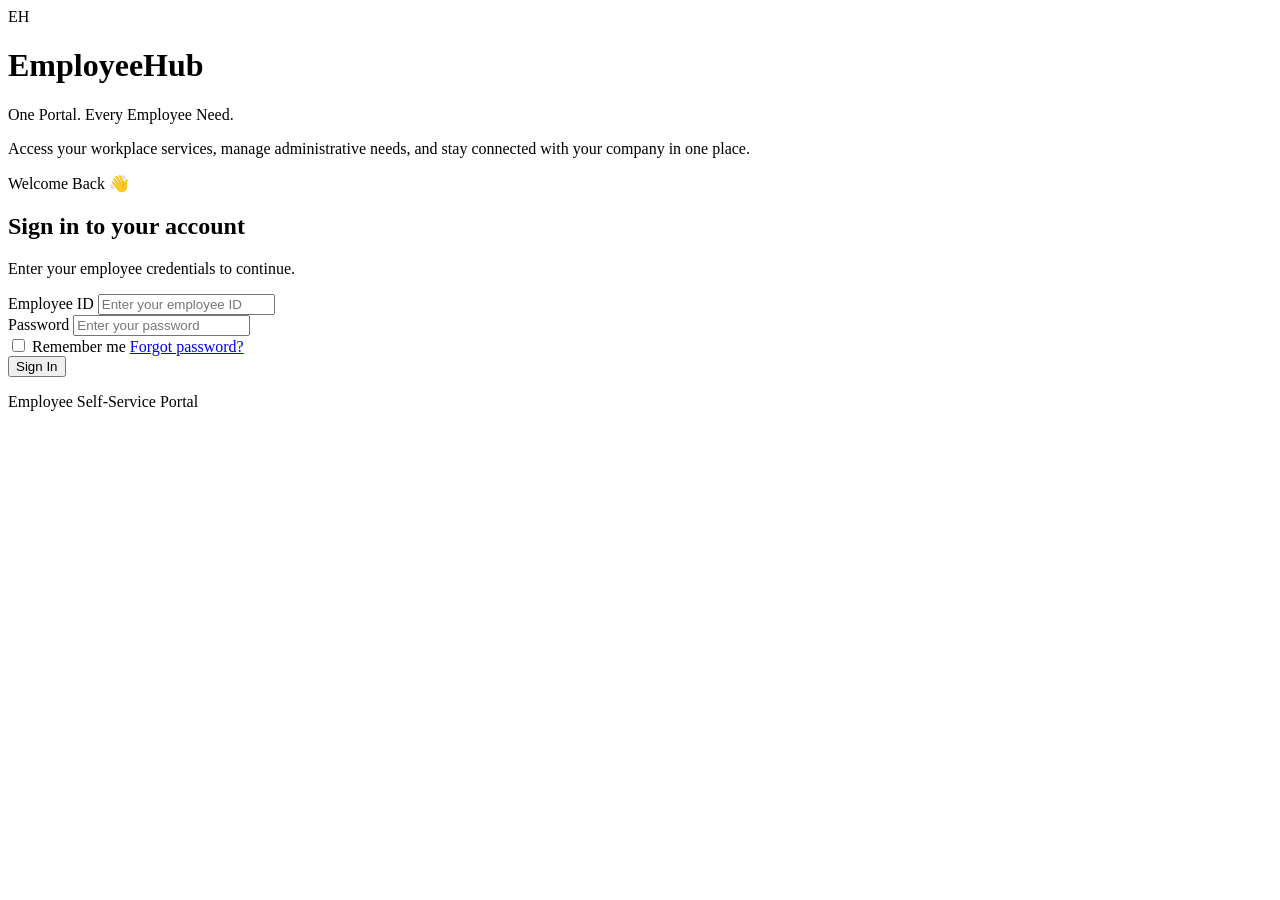
==== index.html @ 74bd4617 "Create index.html" ====
<!DOCTYPE html>
<html lang="en">
<head>
    <meta charset="UTF-8">
    <meta name="viewport" content="width=device-width, initial-scale=1.0">
    <title>EmployeeHub - Login</title>

    <link rel="stylesheet" href="css/style.css">
</head>

<body>

    <div class="login-container">

        <div class="login-brand">

            <div class="brand-content">

                <div class="logo">
                    EH
                </div>

                <h1>EmployeeHub</h1>

                <p class="tagline">
                    One Portal. Every Employee Need.
                </p>

                <p class="description">
                    Access your workplace services, manage administrative
                    needs, and stay connected with your company in one place.
                </p>

            </div>

        </div>


        <div class="login-form-container">

            <div class="login-form">

                <span class="welcome">
                    Welcome Back 👋
                </span>

                <h2>Sign in to your account</h2>

                <p class="login-description">
                    Enter your employee credentials to continue.
                </p>


                <form id="loginForm">

                    <div class="form-group">

                        <label for="employeeId">
                            Employee ID
                        </label>

                        <input
                            type="text"
                            id="employeeId"
                            placeholder="Enter your employee ID"
                            required
                        >

                    </div>


                    <div class="form-group">

                        <label for="password">
                            Password
                        </label>

                        <input
                            type="password"
                            id="password"
                            placeholder="Enter your password"
                            required
                        >

                    </div>


                    <div class="form-options">

                        <label class="remember">
                            <input type="checkbox">
                            Remember me
                        </label>

                        <a href="#">
                            Forgot password?
                        </a>

                    </div>


                    <button type="submit" class="login-button">
                        Sign In
                    </button>

                </form>

                <p class="login-footer">
                    Employee Self-Service Portal
                </p>

            </div>

        </div>

    </div>


    <script src="js/script.js"></script>

</body>
</html>
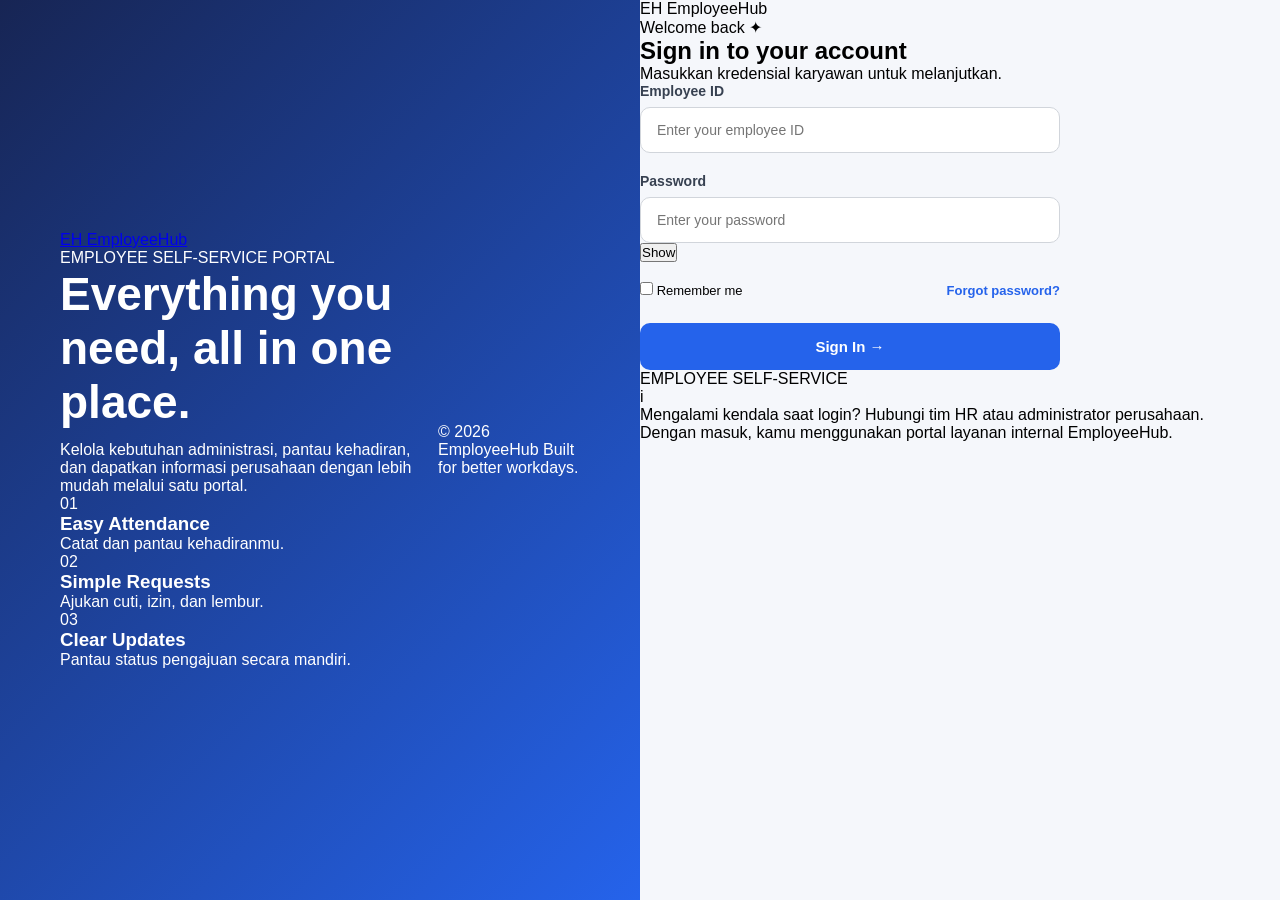
==== commit 2e5c7ad6: "Update index.html" ====
--- a/index.html
+++ b/index.html
@@ -1,122 +1,218 @@
+
 <!DOCTYPE html>
-<html lang="en">
+<html lang="id">
 <head>
     <meta charset="UTF-8">
     <meta name="viewport" content="width=device-width, initial-scale=1.0">
-    <title>EmployeeHub - Login</title>
+
+    <title>Login | EmployeeHub</title>
+
+    <meta
+        name="description"
+        content="EmployeeHub - Portal layanan mandiri karyawan untuk absensi, cuti, lembur, dan informasi perusahaan."
+    >
 
     <link rel="stylesheet" href="css/style.css">
+
+    <script src="js/auth.js" defer></script>
 </head>
-
-<body>
-
-    <div class="login-container">
-
-        <div class="login-brand">
+<body class="login-page">
+
+    <main class="login-container">
+
+        <!-- Bagian kiri: Brand -->
+        <section class="login-brand">
 
             <div class="brand-content">
 
-                <div class="logo">
-                    EH
-                </div>
-
-                <h1>EmployeeHub</h1>
-
-                <p class="tagline">
-                    One Portal. Every Employee Need.
-                </p>
-
-                <p class="description">
-                    Access your workplace services, manage administrative
-                    needs, and stay connected with your company in one place.
-                </p>
+                <a href="index.html" class="brand-logo">
+                    <span class="brand-logo-icon">EH</span>
+                    <span class="brand-logo-text">EmployeeHub</span>
+                </a>
+
+                <div class="brand-message">
+                    <span class="eyebrow">EMPLOYEE SELF-SERVICE PORTAL</span>
+
+                    <h1>
+                        Everything you need,
+                        <span>all in one place.</span>
+                    </h1>
+
+                    <p>
+                        Kelola kebutuhan administrasi, pantau kehadiran,
+                        dan dapatkan informasi perusahaan dengan lebih
+                        mudah melalui satu portal.
+                    </p>
+                </div>
+
+                <div class="brand-features">
+
+                    <div class="brand-feature">
+                        <span class="feature-icon">01</span>
+                        <div>
+                            <h3>Easy Attendance</h3>
+                            <p>Catat dan pantau kehadiranmu.</p>
+                        </div>
+                    </div>
+
+                    <div class="brand-feature">
+                        <span class="feature-icon">02</span>
+                        <div>
+                            <h3>Simple Requests</h3>
+                            <p>Ajukan cuti, izin, dan lembur.</p>
+                        </div>
+                    </div>
+
+                    <div class="brand-feature">
+                        <span class="feature-icon">03</span>
+                        <div>
+                            <h3>Clear Updates</h3>
+                            <p>Pantau status pengajuan secara mandiri.</p>
+                        </div>
+                    </div>
+
+                </div>
 
             </div>
 
-        </div>
-
-
-        <div class="login-form-container">
-
-            <div class="login-form">
-
-                <span class="welcome">
-                    Welcome Back 👋
-                </span>
-
-                <h2>Sign in to your account</h2>
-
-                <p class="login-description">
-                    Enter your employee credentials to continue.
-                </p>
-
-
-                <form id="loginForm">
+            <div class="brand-footer">
+                <span>© 2026 EmployeeHub</span>
+                <span>Built for better workdays.</span>
+            </div>
+
+        </section>
+
+
+        <!-- Bagian kanan: Form login -->
+        <section class="login-form-section">
+
+            <div class="login-form-wrapper">
+
+                <div class="mobile-brand">
+                    <span class="brand-logo-icon">EH</span>
+                    <span>EmployeeHub</span>
+                </div>
+
+                <div class="login-heading">
+                    <span class="welcome-label">
+                        Welcome back <span aria-hidden="true">✦</span>
+                    </span>
+
+                    <h2>Sign in to your account</h2>
+
+                    <p>
+                        Masukkan kredensial karyawan untuk melanjutkan.
+                    </p>
+                </div>
+
+
+                <form id="loginForm" class="login-form">
 
                     <div class="form-group">
-
-                        <label for="employeeId">
-                            Employee ID
-                        </label>
+                        <label for="employeeId">Employee ID</label>
 
                         <input
                             type="text"
                             id="employeeId"
+                            name="employeeId"
                             placeholder="Enter your employee ID"
+                            autocomplete="username"
                             required
                         >
-
                     </div>
 
 
                     <div class="form-group">
-
-                        <label for="password">
-                            Password
+                        <label for="password">Password</label>
+
+                        <div class="password-wrapper">
+                            <input
+                                type="password"
+                                id="password"
+                                name="password"
+                                placeholder="Enter your password"
+                                autocomplete="current-password"
+                                required
+                            >
+
+                            <button
+                                type="button"
+                                id="togglePassword"
+                                class="password-toggle"
+                                aria-label="Tampilkan password"
+                                aria-pressed="false"
+                            >
+                                Show
+                            </button>
+                        </div>
+                    </div>
+
+
+                    <div class="form-options">
+
+                        <label class="remember-option">
+                            <input
+                                type="checkbox"
+                                id="rememberMe"
+                                name="rememberMe"
+                            >
+                            <span>Remember me</span>
                         </label>
 
-                        <input
-                            type="password"
-                            id="password"
-                            placeholder="Enter your password"
-                            required
-                        >
-
-                    </div>
-
-
-                    <div class="form-options">
-
-                        <label class="remember">
-                            <input type="checkbox">
-                            Remember me
-                        </label>
-
-                        <a href="#">
+                        <a href="mailto:hr@employeehub.example?subject=Password%20Reset"
+                           class="forgot-password">
                             Forgot password?
                         </a>
 
                     </div>
 
 
-                    <button type="submit" class="login-button">
-                        Sign In
+                    <div
+                        id="loginMessage"
+                        class="login-message"
+                        role="status"
+                        aria-live="polite"
+                        hidden
+                    ></div>
+
+
+                    <button
+                        type="submit"
+                        id="loginButton"
+                        class="login-button"
+                    >
+                        <span class="button-text">Sign In</span>
+                        <span class="button-arrow" aria-hidden="true">→</span>
                     </button>
 
                 </form>
 
-                <p class="login-footer">
-                    Employee Self-Service Portal
+
+                <div class="login-divider">
+                    <span>EMPLOYEE SELF-SERVICE</span>
+                </div>
+
+
+                <div class="login-help">
+                    <span class="help-icon" aria-hidden="true">i</span>
+
+                    <p>
+                        Mengalami kendala saat login?
+                        Hubungi tim HR atau administrator perusahaan.
+                    </p>
+                </div>
+
+
+                <p class="login-terms">
+                    Dengan masuk, kamu menggunakan portal layanan
+                    internal EmployeeHub.
                 </p>
 
             </div>
 
-        </div>
-
-    </div>
-
-
-    <script src="js/script.js"></script>
+        </section>
+
+    </main>
 
 </body>
 </html>
--- a/css/style.css
+++ b/css/style.css
@@ -0,0 +1,264 @@
+* {
+    margin: 0;
+    padding: 0;
+    box-sizing: border-box;
+}
+
+body {
+    font-family: Arial, Helvetica, sans-serif;
+    background: #f5f7fb;
+    min-height: 100vh;
+}
+
+.login-container {
+    display: flex;
+    min-height: 100vh;
+}
+
+
+/* =========================
+   LEFT BRAND SECTION
+========================= */
+
+.login-brand {
+    width: 50%;
+    background: linear-gradient(135deg, #172554, #2563eb);
+    color: white;
+
+    display: flex;
+    align-items: center;
+    justify-content: center;
+
+    padding: 60px;
+}
+
+.brand-content {
+    max-width: 480px;
+}
+
+.logo {
+    width: 65px;
+    height: 65px;
+
+    display: flex;
+    align-items: center;
+    justify-content: center;
+
+    background: rgba(255, 255, 255, 0.15);
+
+    border-radius: 18px;
+
+    font-size: 22px;
+    font-weight: bold;
+
+    margin-bottom: 30px;
+}
+
+.brand-content h1 {
+    font-size: 46px;
+    margin-bottom: 12px;
+}
+
+.tagline {
+    font-size: 19px;
+    font-weight: 600;
+
+    margin-bottom: 25px;
+}
+
+.description {
+    font-size: 16px;
+    line-height: 1.7;
+
+    color: rgba(255, 255, 255, 0.85);
+}
+
+
+/* =========================
+   LOGIN FORM
+========================= */
+
+.login-form-container {
+    width: 50%;
+
+    display: flex;
+    align-items: center;
+    justify-content: center;
+
+    background: white;
+
+    padding: 40px;
+}
+
+.login-form {
+    width: 100%;
+    max-width: 420px;
+}
+
+.welcome {
+    font-size: 15px;
+    color: #2563eb;
+
+    font-weight: 600;
+}
+
+.login-form h2 {
+    font-size: 32px;
+    margin-top: 10px;
+    margin-bottom: 10px;
+
+    color: #111827;
+}
+
+.login-description {
+    color: #6b7280;
+    margin-bottom: 35px;
+}
+
+
+/* =========================
+   FORM
+========================= */
+
+.form-group {
+    margin-bottom: 20px;
+}
+
+.form-group label {
+    display: block;
+
+    font-size: 14px;
+    font-weight: 600;
+
+    color: #374151;
+
+    margin-bottom: 8px;
+}
+
+.form-group input {
+    width: 100%;
+
+    padding: 14px 16px;
+
+    border: 1px solid #d1d5db;
+
+    border-radius: 10px;
+
+    font-size: 14px;
+
+    outline: none;
+
+    transition: 0.2s;
+}
+
+.form-group input:focus {
+    border-color: #2563eb;
+
+    box-shadow: 0 0 0 3px rgba(37, 99, 235, 0.1);
+}
+
+
+/* =========================
+   OPTIONS
+========================= */
+
+.form-options {
+    display: flex;
+
+    justify-content: space-between;
+
+    align-items: center;
+
+    margin-bottom: 25px;
+
+    font-size: 13px;
+}
+
+.remember {
+    display: flex;
+
+    align-items: center;
+
+    gap: 7px;
+
+    color: #6b7280;
+}
+
+.form-options a {
+    color: #2563eb;
+
+    text-decoration: none;
+
+    font-weight: 600;
+}
+
+
+/* =========================
+   BUTTON
+========================= */
+
+.login-button {
+    width: 100%;
+
+    border: none;
+
+    padding: 15px;
+
+    border-radius: 10px;
+
+    background: #2563eb;
+
+    color: white;
+
+    font-size: 15px;
+
+    font-weight: 600;
+
+    cursor: pointer;
+
+    transition: 0.2s;
+}
+
+.login-button:hover {
+    background: #1d4ed8;
+}
+
+.login-footer {
+    text-align: center;
+
+    margin-top: 30px;
+
+    font-size: 12px;
+
+    color: #9ca3af;
+}
+
+
+/* =========================
+   RESPONSIVE
+========================= */
+
+@media (max-width: 768px) {
+
+    .login-container {
+        flex-direction: column;
+    }
+
+    .login-brand {
+        width: 100%;
+        min-height: 300px;
+
+        padding: 40px;
+    }
+
+    .brand-content h1 {
+        font-size: 36px;
+    }
+
+    .login-form-container {
+        width: 100%;
+
+        padding: 40px 25px;
+    }
+
+}
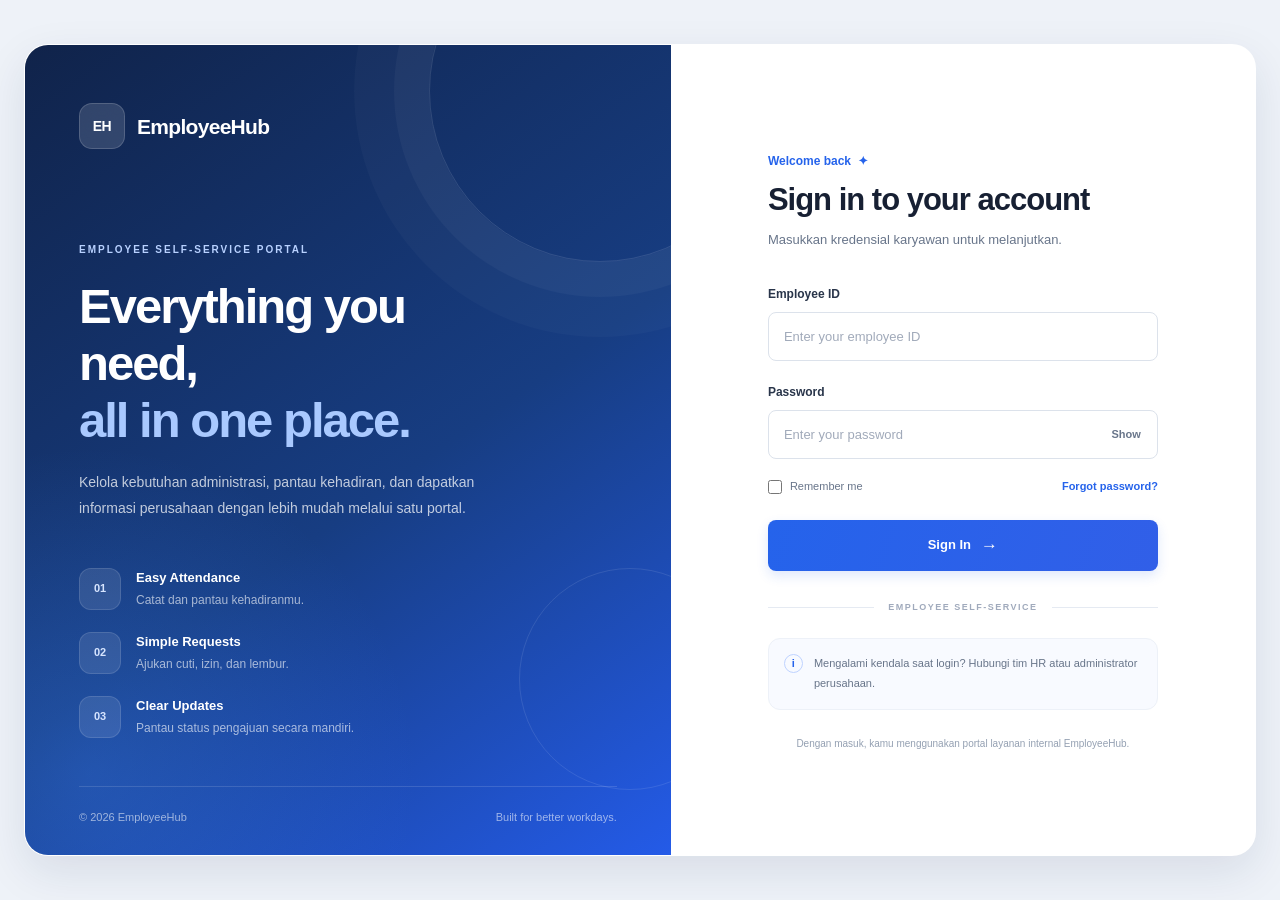
==== commit dbc831cf: "Update index.html" ====
--- a/index.html
+++ b/index.html
@@ -1,4 +1,3 @@
-
 <!DOCTYPE html>
 <html lang="id">
 <head>
--- a/css/style.css
+++ b/css/style.css
@@ -1,264 +1,1061 @@
+
+/* =========================================
+   EMPLOYEEHUB
+   Main stylesheet
+   ========================================= */
+
+/* 1. CSS Variables */
+
+:root {
+    --primary: #2563eb;
+    --primary-dark: #1d4ed8;
+    --primary-light: #eff6ff;
+
+    --navy: #10234a;
+    --navy-light: #19376d;
+
+    --background: #f5f7fb;
+    --surface: #ffffff;
+
+    --text-primary: #172033;
+    --text-secondary: #68758a;
+    --text-muted: #94a0b2;
+
+    --border: #e5eaf2;
+
+    --success: #16845b;
+    --danger: #dc3545;
+
+    --radius-sm: 8px;
+    --radius-md: 12px;
+    --radius-lg: 20px;
+
+    --shadow-sm: 0 4px 14px rgba(20, 39, 75, 0.05);
+    --shadow-md: 0 16px 45px rgba(20, 39, 75, 0.10);
+
+    --transition: 0.2s ease;
+}
+
+
+/* 2. Reset and Base Styles */
+
 * {
+    box-sizing: border-box;
     margin: 0;
     padding: 0;
-    box-sizing: border-box;
+}
+
+html {
+    scroll-behavior: smooth;
 }
 
 body {
-    font-family: Arial, Helvetica, sans-serif;
-    background: #f5f7fb;
     min-height: 100vh;
+    font-family: Inter, -apple-system, BlinkMacSystemFont, "Segoe UI",
+        Roboto, Arial, sans-serif;
+    color: var(--text-primary);
+    background: var(--background);
+    line-height: 1.6;
+    -webkit-font-smoothing: antialiased;
+}
+
+button,
+input,
+select,
+textarea {
+    font: inherit;
+}
+
+button,
+a {
+    -webkit-tap-highlight-color: transparent;
+}
+
+a {
+    color: inherit;
+    text-decoration: none;
+}
+
+button {
+    cursor: pointer;
+}
+
+button:focus-visible,
+a:focus-visible,
+input:focus-visible,
+select:focus-visible,
+textarea:focus-visible {
+    outline: 3px solid rgba(37, 99, 235, 0.25);
+    outline-offset: 3px;
+}
+
+[hidden] {
+    display: none !important;
+}
+
+
+/* =========================================
+   3. LOGIN PAGE
+   ========================================= */
+
+.login-page {
+    display: flex;
+    align-items: center;
+    justify-content: center;
+    min-height: 100vh;
+    padding: 24px;
+    background: #eef2f8;
 }
 
 .login-container {
-    display: flex;
-    min-height: 100vh;
-}
-
-
-/* =========================
-   LEFT BRAND SECTION
-========================= */
+    display: grid;
+    grid-template-columns: 1.05fr 0.95fr;
+    width: 100%;
+    max-width: 1240px;
+    min-height: 720px;
+    overflow: hidden;
+    background: var(--surface);
+    border: 1px solid rgba(255, 255, 255, 0.8);
+    border-radius: 24px;
+    box-shadow: var(--shadow-md);
+}
+
+
+/* 4. Left Brand Panel */
 
 .login-brand {
-    width: 50%;
-    background: linear-gradient(135deg, #172554, #2563eb);
-    color: white;
-
-    display: flex;
+    position: relative;
+    display: flex;
+    flex-direction: column;
+    justify-content: space-between;
+    min-width: 0;
+    padding: 58px 54px 28px;
+    overflow: hidden;
+    color: #ffffff;
+    background:
+        radial-gradient(
+            circle at 10% 90%,
+            rgba(59, 130, 246, 0.30),
+            transparent 35%
+        ),
+        linear-gradient(145deg, #10234a 0%, #173d82 55%, #245be8 100%);
+}
+
+.login-brand::before {
+    position: absolute;
+    top: -125px;
+    right: -100px;
+    width: 340px;
+    height: 340px;
+    content: "";
+    border: 1px solid rgba(255, 255, 255, 0.12);
+    border-radius: 50%;
+    box-shadow:
+        0 0 0 35px rgba(255, 255, 255, 0.035),
+        0 0 0 75px rgba(255, 255, 255, 0.025);
+    pointer-events: none;
+}
+
+.login-brand::after {
+    position: absolute;
+    right: -70px;
+    bottom: 65px;
+    width: 220px;
+    height: 220px;
+    content: "";
+    border: 1px solid rgba(255, 255, 255, 0.10);
+    border-radius: 50%;
+    pointer-events: none;
+}
+
+.brand-content,
+.brand-footer {
+    position: relative;
+    z-index: 1;
+}
+
+.brand-logo {
+    display: inline-flex;
+    align-items: center;
+    gap: 12px;
+    width: fit-content;
+}
+
+.brand-logo-icon {
+    display: inline-flex;
     align-items: center;
     justify-content: center;
-
-    padding: 60px;
-}
-
-.brand-content {
-    max-width: 480px;
-}
-
-.logo {
-    width: 65px;
-    height: 65px;
-
+    flex-shrink: 0;
+    width: 46px;
+    height: 46px;
+    color: #ffffff;
+    font-size: 14px;
+    font-weight: 800;
+    letter-spacing: -0.5px;
+    background: rgba(255, 255, 255, 0.14);
+    border: 1px solid rgba(255, 255, 255, 0.16);
+    border-radius: 13px;
+    backdrop-filter: blur(10px);
+}
+
+.brand-logo-text {
+    font-size: 21px;
+    font-weight: 750;
+    letter-spacing: -0.7px;
+}
+
+.brand-message {
+    max-width: 460px;
+    margin-top: 86px;
+}
+
+.eyebrow {
+    display: inline-block;
+    margin-bottom: 20px;
+    color: #b8d1ff;
+    font-size: 10px;
+    font-weight: 750;
+    letter-spacing: 2px;
+}
+
+.brand-message h1 {
+    max-width: 440px;
+    margin-bottom: 20px;
+    font-size: clamp(36px, 4vw, 49px);
+    font-weight: 750;
+    line-height: 1.16;
+    letter-spacing: -2px;
+}
+
+.brand-message h1 span {
+    display: block;
+    color: #a9c9ff;
+}
+
+.brand-message > p {
+    max-width: 410px;
+    color: rgba(255, 255, 255, 0.74);
+    font-size: 14px;
+    line-height: 1.9;
+}
+
+
+/* 5. Brand Feature List */
+
+.brand-features {
+    display: grid;
+    gap: 22px;
+    margin-top: 46px;
+}
+
+.brand-feature {
+    display: flex;
+    align-items: center;
+    gap: 15px;
+}
+
+.feature-icon {
     display: flex;
     align-items: center;
     justify-content: center;
-
-    background: rgba(255, 255, 255, 0.15);
-
-    border-radius: 18px;
-
-    font-size: 22px;
-    font-weight: bold;
-
-    margin-bottom: 30px;
-}
-
-.brand-content h1 {
-    font-size: 46px;
-    margin-bottom: 12px;
-}
-
-.tagline {
-    font-size: 19px;
-    font-weight: 600;
-
-    margin-bottom: 25px;
-}
-
-.description {
-    font-size: 16px;
+    flex-shrink: 0;
+    width: 42px;
+    height: 42px;
+    color: #d7e5ff;
+    font-size: 11px;
+    font-weight: 750;
+    background: rgba(255, 255, 255, 0.10);
+    border: 1px solid rgba(255, 255, 255, 0.12);
+    border-radius: 12px;
+}
+
+.brand-feature h3 {
+    margin-bottom: 2px;
+    font-size: 13px;
+    font-weight: 650;
+}
+
+.brand-feature p {
+    color: rgba(255, 255, 255, 0.62);
+    font-size: 12px;
+}
+
+.brand-footer {
+    display: flex;
+    flex-wrap: wrap;
+    justify-content: space-between;
+    gap: 10px;
+    margin-top: 48px;
+    padding-top: 22px;
+    color: rgba(255, 255, 255, 0.57);
+    font-size: 11px;
+    border-top: 1px solid rgba(255, 255, 255, 0.13);
+}
+
+
+/* =========================================
+   6. LOGIN FORM PANEL
+   ========================================= */
+
+.login-form-section {
+    display: flex;
+    align-items: center;
+    justify-content: center;
+    min-width: 0;
+    padding: 56px 50px;
+    background: var(--surface);
+}
+
+.login-form-wrapper {
+    width: 100%;
+    max-width: 390px;
+}
+
+.mobile-brand {
+    display: none;
+    align-items: center;
+    gap: 10px;
+    margin-bottom: 38px;
+    font-size: 18px;
+    font-weight: 750;
+}
+
+.mobile-brand .brand-logo-icon {
+    color: var(--primary);
+    background: var(--primary-light);
+    border-color: transparent;
+}
+
+.login-heading {
+    margin-bottom: 34px;
+}
+
+.welcome-label {
+    display: inline-flex;
+    align-items: center;
+    gap: 7px;
+    margin-bottom: 10px;
+    color: var(--primary);
+    font-size: 12px;
+    font-weight: 750;
+}
+
+.login-heading h2 {
+    margin-bottom: 9px;
+    font-size: clamp(26px, 3vw, 31px);
+    font-weight: 750;
+    line-height: 1.25;
+    letter-spacing: -1px;
+}
+
+.login-heading p {
+    color: var(--text-secondary);
+    font-size: 13px;
     line-height: 1.7;
-
-    color: rgba(255, 255, 255, 0.85);
-}
-
-
-/* =========================
-   LOGIN FORM
-========================= */
-
-.login-form-container {
-    width: 50%;
-
-    display: flex;
-    align-items: center;
-    justify-content: center;
-
-    background: white;
-
-    padding: 40px;
-}
+}
+
+
+/* 7. Form Elements */
 
 .login-form {
-    width: 100%;
-    max-width: 420px;
-}
-
-.welcome {
-    font-size: 15px;
-    color: #2563eb;
-
-    font-weight: 600;
-}
-
-.login-form h2 {
-    font-size: 32px;
-    margin-top: 10px;
-    margin-bottom: 10px;
-
-    color: #111827;
-}
-
-.login-description {
-    color: #6b7280;
-    margin-bottom: 35px;
-}
-
-
-/* =========================
-   FORM
-========================= */
+    display: grid;
+    gap: 22px;
+}
 
 .form-group {
-    margin-bottom: 20px;
+    display: grid;
+    gap: 8px;
 }
 
 .form-group label {
-    display: block;
-
-    font-size: 14px;
-    font-weight: 600;
-
-    color: #374151;
-
-    margin-bottom: 8px;
+    color: #29354a;
+    font-size: 12px;
+    font-weight: 700;
 }
 
 .form-group input {
     width: 100%;
-
-    padding: 14px 16px;
-
-    border: 1px solid #d1d5db;
-
-    border-radius: 10px;
-
-    font-size: 14px;
-
+    height: 49px;
+    padding: 0 15px;
+    color: var(--text-primary);
+    font-size: 13px;
+    background: #ffffff;
+    border: 1px solid #dce2eb;
+    border-radius: var(--radius-sm);
+    transition:
+        border-color var(--transition),
+        box-shadow var(--transition);
+}
+
+.form-group input::placeholder {
+    color: #a1aaba;
+}
+
+.form-group input:hover {
+    border-color: #b7c5da;
+}
+
+.form-group input:focus {
     outline: none;
-
-    transition: 0.2s;
-}
-
-.form-group input:focus {
-    border-color: #2563eb;
-
-    box-shadow: 0 0 0 3px rgba(37, 99, 235, 0.1);
-}
-
-
-/* =========================
-   OPTIONS
-========================= */
+    border-color: var(--primary);
+    box-shadow: 0 0 0 4px rgba(37, 99, 235, 0.09);
+}
+
+.password-wrapper {
+    position: relative;
+}
+
+.password-wrapper input {
+    padding-right: 65px;
+}
+
+.password-toggle {
+    position: absolute;
+    top: 50%;
+    right: 12px;
+    padding: 5px;
+    color: var(--text-secondary);
+    font-size: 11px;
+    font-weight: 650;
+    background: transparent;
+    border: none;
+    transform: translateY(-50%);
+}
+
+.password-toggle:hover {
+    color: var(--primary);
+}
+
+
+/* 8. Remember Me and Forgot Password */
 
 .form-options {
     display: flex;
-
+    align-items: center;
     justify-content: space-between;
-
-    align-items: center;
-
-    margin-bottom: 25px;
-
+    flex-wrap: wrap;
+    gap: 12px;
+    margin-top: -3px;
+}
+
+.remember-option {
+    display: inline-flex;
+    align-items: center;
+    gap: 8px;
+    color: var(--text-secondary);
+    font-size: 11px;
+    cursor: pointer;
+}
+
+.remember-option input {
+    width: 14px;
+    height: 14px;
+    accent-color: var(--primary);
+    cursor: pointer;
+}
+
+.forgot-password {
+    color: var(--primary);
+    font-size: 11px;
+    font-weight: 650;
+}
+
+.forgot-password:hover {
+    color: var(--primary-dark);
+    text-decoration: underline;
+}
+
+
+/* 9. Login Button */
+
+.login-button {
+    display: flex;
+    align-items: center;
+    justify-content: center;
+    gap: 10px;
+    width: 100%;
+    min-height: 49px;
+    margin-top: 2px;
+    padding: 12px 18px;
+    color: #ffffff;
     font-size: 13px;
-}
-
-.remember {
-    display: flex;
-
-    align-items: center;
-
-    gap: 7px;
-
-    color: #6b7280;
-}
-
-.form-options a {
-    color: #2563eb;
-
-    text-decoration: none;
-
-    font-weight: 600;
-}
-
-
-/* =========================
-   BUTTON
-========================= */
-
-.login-button {
+    font-weight: 700;
+    background: linear-gradient(110deg, #2563eb, #315fe8);
+    border: none;
+    border-radius: var(--radius-sm);
+    box-shadow: 0 5px 12px rgba(37, 99, 235, 0.15);
+    transition:
+        transform var(--transition),
+        box-shadow var(--transition),
+        background var(--transition);
+}
+
+.login-button:hover {
+    background: linear-gradient(110deg, #1d4ed8, #254fd1);
+    box-shadow: 0 8px 18px rgba(37, 99, 235, 0.24);
+    transform: translateY(-1px);
+}
+
+.login-button:active {
+    transform: translateY(0);
+}
+
+.login-button:disabled {
+    cursor: wait;
+    opacity: 0.7;
+    transform: none;
+}
+
+.button-arrow {
+    font-size: 17px;
+    transition: transform var(--transition);
+}
+
+.login-button:hover .button-arrow {
+    transform: translateX(3px);
+}
+
+
+/* 10. Login Messages */
+
+.login-message {
+    padding: 11px 13px;
+    font-size: 12px;
+    line-height: 1.6;
+    border-radius: var(--radius-sm);
+}
+
+.login-message.error {
+    color: #a52732;
+    background: #fff1f2;
+    border: 1px solid #fecdd3;
+}
+
+.login-message.success {
+    color: #166344;
+    background: #ecfdf5;
+    border: 1px solid #bbf7d0;
+}
+
+
+/* 11. Divider and Help */
+
+.login-divider {
+    display: flex;
+    align-items: center;
+    gap: 14px;
+    margin: 29px 0 24px;
+    color: #a0aabc;
+    font-size: 9px;
+    font-weight: 700;
+    letter-spacing: 1.5px;
+}
+
+.login-divider::before,
+.login-divider::after {
+    flex: 1;
+    height: 1px;
+    content: "";
+    background: var(--border);
+}
+
+.login-help {
+    display: flex;
+    align-items: flex-start;
+    gap: 11px;
+    padding: 15px;
+    background: #f8faff;
+    border: 1px solid #edf1f8;
+    border-radius: var(--radius-md);
+}
+
+.help-icon {
+    display: flex;
+    align-items: center;
+    justify-content: center;
+    flex-shrink: 0;
+    width: 19px;
+    height: 19px;
+    color: var(--primary);
+    font-size: 11px;
+    font-weight: 800;
+    border: 1px solid #bfd3ff;
+    border-radius: 50%;
+}
+
+.login-help p {
+    color: var(--text-secondary);
+    font-size: 11px;
+    line-height: 1.8;
+}
+
+.login-terms {
+    margin-top: 25px;
+    color: var(--text-muted);
+    font-size: 10px;
+    line-height: 1.8;
+    text-align: center;
+}
+
+
+/* =========================================
+   12. GENERAL APPLICATION COMPONENTS
+   Used by dashboard and approval pages
+   ========================================= */
+
+.app-layout {
+    display: flex;
+    min-height: 100vh;
+}
+
+.sidebar {
+    position: sticky;
+    top: 0;
+    display: flex;
+    flex-direction: column;
+    flex-shrink: 0;
+    width: 250px;
+    height: 100vh;
+    padding: 25px 18px;
+    background: #ffffff;
+    border-right: 1px solid var(--border);
+}
+
+.sidebar-brand {
+    display: flex;
+    align-items: center;
+    gap: 10px;
+    margin: 0 8px 36px;
+    font-size: 17px;
+    font-weight: 750;
+}
+
+.sidebar-nav {
+    display: grid;
+    gap: 6px;
+}
+
+.sidebar-link {
+    display: flex;
+    align-items: center;
+    gap: 12px;
+    padding: 12px 13px;
+    color: var(--text-secondary);
+    font-size: 13px;
+    border-radius: var(--radius-sm);
+    transition: background var(--transition), color var(--transition);
+}
+
+.sidebar-link:hover,
+.sidebar-link.active {
+    color: var(--primary);
+    background: var(--primary-light);
+}
+
+.sidebar-link.active {
+    font-weight: 700;
+}
+
+.sidebar-bottom {
+    margin-top: auto;
+    padding-top: 20px;
+    border-top: 1px solid var(--border);
+}
+
+.main-content {
+    flex: 1;
+    min-width: 0;
+    padding: 32px;
+}
+
+.topbar {
+    display: flex;
+    align-items: center;
+    justify-content: space-between;
+    flex-wrap: wrap;
+    gap: 18px;
+    margin-bottom: 30px;
+}
+
+.page-title {
+    font-size: 26px;
+    font-weight: 750;
+    letter-spacing: -0.8px;
+}
+
+.page-subtitle {
+    margin-top: 5px;
+    color: var(--text-secondary);
+    font-size: 13px;
+}
+
+.card {
+    padding: 23px;
+    background: #ffffff;
+    border: 1px solid var(--border);
+    border-radius: var(--radius-md);
+    box-shadow: var(--shadow-sm);
+}
+
+.stats-grid {
+    display: grid;
+    grid-template-columns: repeat(4, minmax(0, 1fr));
+    gap: 18px;
+}
+
+.stat-card {
+    padding: 22px;
+    background: #ffffff;
+    border: 1px solid var(--border);
+    border-radius: var(--radius-md);
+    box-shadow: var(--shadow-sm);
+}
+
+.stat-label {
+    color: var(--text-secondary);
+    font-size: 12px;
+}
+
+.stat-value {
+    margin-top: 10px;
+    font-size: 29px;
+    font-weight: 750;
+    letter-spacing: -1px;
+}
+
+.stat-note {
+    margin-top: 7px;
+    color: var(--text-muted);
+    font-size: 11px;
+}
+
+.section-heading {
+    display: flex;
+    align-items: center;
+    justify-content: space-between;
+    flex-wrap: wrap;
+    gap: 12px;
+    margin-bottom: 20px;
+}
+
+.section-title {
+    font-size: 16px;
+    font-weight: 750;
+}
+
+.table-wrapper {
     width: 100%;
-
-    border: none;
-
-    padding: 15px;
-
-    border-radius: 10px;
-
-    background: #2563eb;
-
-    color: white;
-
-    font-size: 15px;
-
-    font-weight: 600;
-
-    cursor: pointer;
-
-    transition: 0.2s;
-}
-
-.login-button:hover {
-    background: #1d4ed8;
-}
-
-.login-footer {
-    text-align: center;
-
-    margin-top: 30px;
-
+    overflow-x: auto;
+    background: #ffffff;
+    border: 1px solid var(--border);
+    border-radius: var(--radius-md);
+}
+
+.data-table {
+    width: 100%;
+    border-collapse: collapse;
+    text-align: left;
+}
+
+.data-table th,
+.data-table td {
+    padding: 15px 18px;
     font-size: 12px;
-
-    color: #9ca3af;
-}
-
-
-/* =========================
-   RESPONSIVE
-========================= */
-
-@media (max-width: 768px) {
+    border-bottom: 1px solid var(--border);
+    white-space: nowrap;
+}
+
+.data-table th {
+    color: var(--text-secondary);
+    font-weight: 650;
+    background: #f8faff;
+}
+
+.data-table tbody tr:last-child td {
+    border-bottom: none;
+}
+
+.status-badge {
+    display: inline-flex;
+    align-items: center;
+    padding: 5px 10px;
+    font-size: 11px;
+    font-weight: 650;
+    border-radius: 20px;
+}
+
+.status-pending {
+    color: #9a6700;
+    background: #fff7d6;
+}
+
+.status-approved {
+    color: #16794b;
+    background: #dcfce7;
+}
+
+.status-rejected {
+    color: #b42332;
+    background: #fee2e2;
+}
+
+.btn {
+    display: inline-flex;
+    align-items: center;
+    justify-content: center;
+    gap: 8px;
+    min-height: 40px;
+    padding: 10px 15px;
+    font-size: 12px;
+    font-weight: 650;
+    border: 1px solid transparent;
+    border-radius: var(--radius-sm);
+    transition: all var(--transition);
+}
+
+.btn-primary {
+    color: #ffffff;
+    background: var(--primary);
+}
+
+.btn-primary:hover {
+    background: var(--primary-dark);
+}
+
+.btn-secondary {
+    color: var(--text-primary);
+    background: #ffffff;
+    border-color: var(--border);
+}
+
+.btn-secondary:hover {
+    background: #f8faff;
+}
+
+.btn-danger {
+    color: #ffffff;
+    background: var(--danger);
+}
+
+.form-control {
+    width: 100%;
+    min-height: 43px;
+    padding: 10px 12px;
+    color: var(--text-primary);
+    background: #ffffff;
+    border: 1px solid #dce2eb;
+    border-radius: var(--radius-sm);
+}
+
+.form-control:focus {
+    outline: none;
+    border-color: var(--primary);
+    box-shadow: 0 0 0 3px rgba(37, 99, 235, 0.08);
+}
+
+.form-label {
+    display: block;
+    margin-bottom: 7px;
+    font-size: 12px;
+    font-weight: 700;
+}
+
+.form-row {
+    display: grid;
+    grid-template-columns: repeat(2, minmax(0, 1fr));
+    gap: 18px;
+}
+
+.form-field {
+    margin-bottom: 18px;
+}
+
+
+/* =========================================
+   13. RESPONSIVE LAYOUT
+   ========================================= */
+
+@media (max-width: 1000px) {
+    .login-page {
+        padding: 16px;
+    }
 
     .login-container {
+        grid-template-columns: 0.95fr 1.05fr;
+    }
+
+    .login-brand {
+        padding: 42px 34px 25px;
+    }
+
+    .login-form-section {
+        padding: 42px 32px;
+    }
+
+    .brand-message {
+        margin-top: 65px;
+    }
+
+    .brand-message h1 {
+        font-size: 36px;
+    }
+
+    .stats-grid {
+        grid-template-columns: repeat(2, minmax(0, 1fr));
+    }
+
+    .main-content {
+        padding: 24px;
+    }
+}
+
+
+@media (max-width: 720px) {
+    .login-page {
+        display: block;
+        padding: 0;
+        background: #ffffff;
+    }
+
+    .login-container {
+        display: flex;
         flex-direction: column;
+        min-height: 100vh;
+        border: none;
+        border-radius: 0;
+        box-shadow: none;
     }
 
     .login-brand {
-        width: 100%;
-        min-height: 300px;
-
-        padding: 40px;
-    }
-
-    .brand-content h1 {
-        font-size: 36px;
-    }
-
-    .login-form-container {
-        width: 100%;
-
-        padding: 40px 25px;
-    }
-
-}
+        display: none;
+    }
+
+    .login-form-section {
+        align-items: flex-start;
+        padding: 35px 24px;
+    }
+
+    .login-form-wrapper {
+        max-width: 460px;
+        margin: 0 auto;
+    }
+
+    .mobile-brand {
+        display: flex;
+    }
+
+    .login-heading {
+        margin-bottom: 28px;
+    }
+
+    .login-heading h2 {
+        font-size: 27px;
+    }
+
+    .login-form {
+        gap: 20px;
+    }
+
+    .login-divider {
+        margin-top: 27px;
+    }
+
+    .sidebar {
+        width: 74px;
+        padding: 20px 10px;
+    }
+
+    .sidebar-brand {
+        justify-content: center;
+        margin: 0 0 28px;
+    }
+
+    .sidebar-brand .brand-name,
+    .sidebar-link .nav-label {
+        display: none;
+    }
+
+    .sidebar-link {
+        justify-content: center;
+        padding: 13px 8px;
+    }
+
+    .main-content {
+        padding: 20px 15px;
+    }
+
+    .topbar {
+        margin-bottom: 22px;
+    }
+
+    .page-title {
+        font-size: 22px;
+    }
+
+    .card,
+    .stat-card {
+        padding: 17px;
+    }
+}
+
+
+@media (max-width: 480px) {
+    .login-form-section {
+        padding: 28px 20px;
+    }
+
+    .brand-logo-icon {
+        width: 42px;
+        height: 42px;
+    }
+
+    .login-heading h2 {
+        font-size: 25px;
+    }
+
+    .login-heading p {
+        font-size: 12px;
+    }
+
+    .form-options {
+        align-items: flex-start;
+    }
+
+    .forgot-password {
+        text-align: right;
+    }
+
+    .stats-grid {
+        grid-template-columns: 1fr;
+        gap: 12px;
+    }
+
+    .stat-value {
+        font-size: 25px;
+    }
+
+    .form-row {
+        grid-template-columns: 1fr;
+        gap: 0;
+    }
+
+    .sidebar {
+        width: 60px;
+        padding-right: 7px;
+        padding-left: 7px;
+    }
+}
+
+
+/* 14. Reduced Motion Accessibility */
+
+@media (prefers-reduced-motion: reduce) {
+    *,
+    *::before,
+    *::after {
+        scroll-behavior: auto !important;
+        animation-duration: 0.01ms !important;
+        animation-iteration-count: 1 !important;
+        transition-duration: 0.01ms !important;
+    }
+}
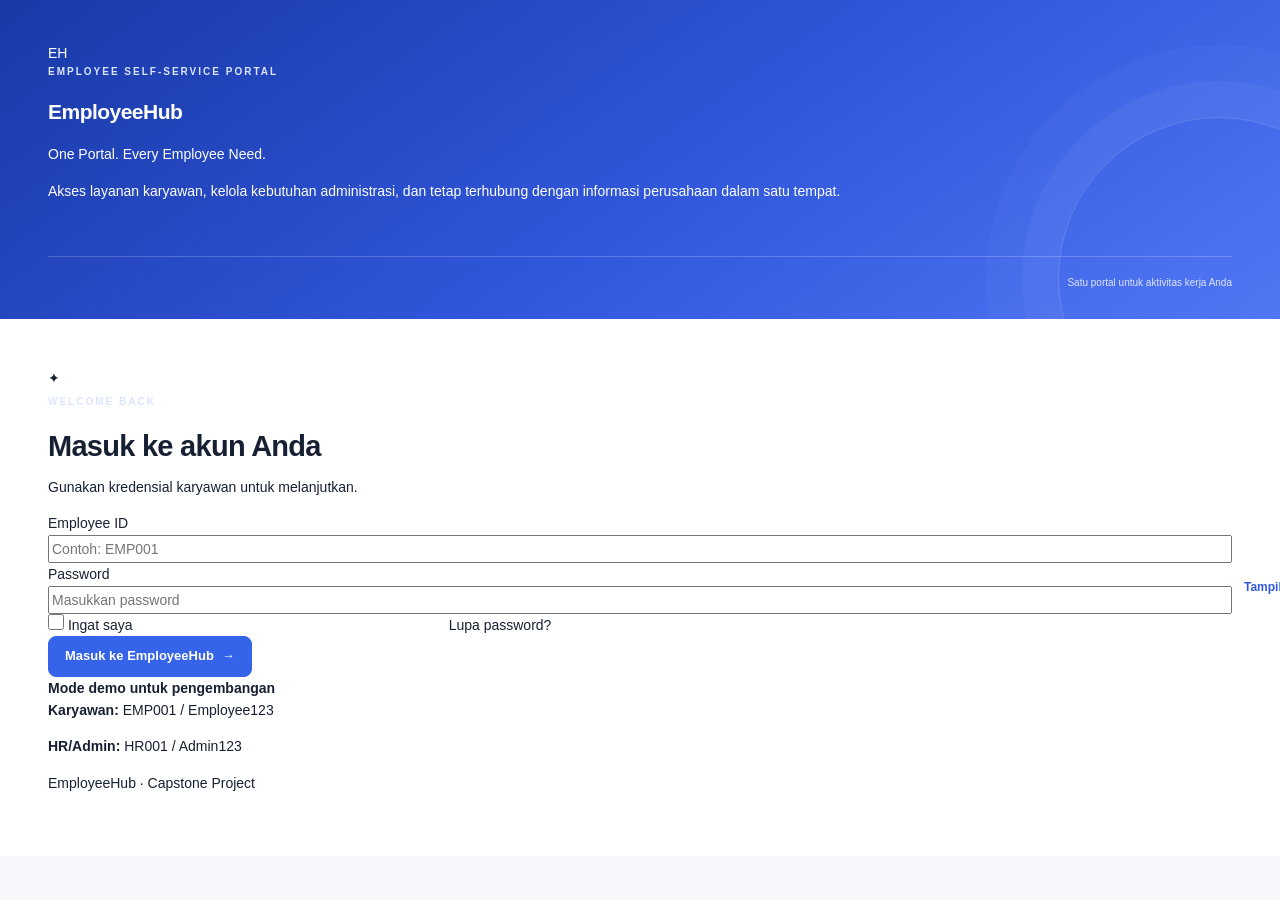
==== commit 0cd78b54: "Update index.html" ====
--- a/index.html
+++ b/index.html
@@ -1,210 +1,164 @@
+
 <!DOCTYPE html>
 <html lang="id">
 <head>
     <meta charset="UTF-8">
     <meta name="viewport" content="width=device-width, initial-scale=1.0">
+    <meta name="description" content="EmployeeHub - Portal layanan mandiri karyawan">
 
     <title>Login | EmployeeHub</title>
 
-    <meta
-        name="description"
-        content="EmployeeHub - Portal layanan mandiri karyawan untuk absensi, cuti, lembur, dan informasi perusahaan."
-    >
-
     <link rel="stylesheet" href="css/style.css">
-
     <script src="js/auth.js" defer></script>
 </head>
-<body class="login-page">
+<body>
 
-    <main class="login-container">
+    <main class="login-layout">
 
-        <!-- Bagian kiri: Brand -->
+        <!-- Panel kiri: Branding -->
         <section class="login-brand">
 
-            <div class="brand-content">
+            <div class="brand-mark">EH</div>
 
-                <a href="index.html" class="brand-logo">
-                    <span class="brand-logo-icon">EH</span>
-                    <span class="brand-logo-text">EmployeeHub</span>
-                </a>
+            <p class="eyebrow">EMPLOYEE SELF-SERVICE PORTAL</p>
 
-                <div class="brand-message">
-                    <span class="eyebrow">EMPLOYEE SELF-SERVICE PORTAL</span>
+            <h1>EmployeeHub</h1>
 
-                    <h1>
-                        Everything you need,
-                        <span>all in one place.</span>
-                    </h1>
+            <p class="brand-tagline">
+                One Portal. Every Employee Need.
+            </p>
 
-                    <p>
-                        Kelola kebutuhan administrasi, pantau kehadiran,
-                        dan dapatkan informasi perusahaan dengan lebih
-                        mudah melalui satu portal.
-                    </p>
-                </div>
-
-                <div class="brand-features">
-
-                    <div class="brand-feature">
-                        <span class="feature-icon">01</span>
-                        <div>
-                            <h3>Easy Attendance</h3>
-                            <p>Catat dan pantau kehadiranmu.</p>
-                        </div>
-                    </div>
-
-                    <div class="brand-feature">
-                        <span class="feature-icon">02</span>
-                        <div>
-                            <h3>Simple Requests</h3>
-                            <p>Ajukan cuti, izin, dan lembur.</p>
-                        </div>
-                    </div>
-
-                    <div class="brand-feature">
-                        <span class="feature-icon">03</span>
-                        <div>
-                            <h3>Clear Updates</h3>
-                            <p>Pantau status pengajuan secara mandiri.</p>
-                        </div>
-                    </div>
-
-                </div>
-
-            </div>
+            <p class="brand-copy">
+                Akses layanan karyawan, kelola kebutuhan administrasi,
+                dan tetap terhubung dengan informasi perusahaan
+                dalam satu tempat.
+            </p>
 
             <div class="brand-footer">
-                <span>© 2026 EmployeeHub</span>
-                <span>Built for better workdays.</span>
+                <span class="pulse-dot"></span>
+                Satu portal untuk aktivitas kerja Anda
             </div>
 
         </section>
 
 
-        <!-- Bagian kanan: Form login -->
-        <section class="login-form-section">
+        <!-- Panel kanan: Login -->
+        <section class="login-panel">
 
-            <div class="login-form-wrapper">
+            <div class="login-form-wrap">
 
                 <div class="mobile-brand">
-                    <span class="brand-logo-icon">EH</span>
-                    <span>EmployeeHub</span>
+                    <div class="brand-mark">EH</div>
+                    <strong>EmployeeHub</strong>
                 </div>
 
-                <div class="login-heading">
-                    <span class="welcome-label">
-                        Welcome back <span aria-hidden="true">✦</span>
-                    </span>
+                <div class="welcome-icon" aria-hidden="true">✦</div>
 
-                    <h2>Sign in to your account</h2>
+                <p class="eyebrow blue">WELCOME BACK</p>
 
-                    <p>
-                        Masukkan kredensial karyawan untuk melanjutkan.
-                    </p>
-                </div>
+                <h2>Masuk ke akun Anda</h2>
+
+                <p class="muted intro">
+                    Gunakan kredensial karyawan untuk melanjutkan.
+                </p>
 
 
-                <form id="loginForm" class="login-form">
+                <form id="loginForm">
 
-                    <div class="form-group">
-                        <label for="employeeId">Employee ID</label>
+                    <label for="employeeId">Employee ID</label>
+
+                    <input
+                        type="text"
+                        id="employeeId"
+                        name="employeeId"
+                        placeholder="Contoh: EMP001"
+                        autocomplete="username"
+                        required
+                    >
+
+                    <label for="password">Password</label>
+
+                    <div class="password-wrap">
 
                         <input
-                            type="text"
-                            id="employeeId"
-                            name="employeeId"
-                            placeholder="Enter your employee ID"
-                            autocomplete="username"
+                            type="password"
+                            id="password"
+                            name="password"
+                            placeholder="Masukkan password"
+                            autocomplete="current-password"
                             required
                         >
+
+                        <button
+                            type="button"
+                            id="togglePassword"
+                            class="password-toggle"
+                            aria-label="Tampilkan password"
+                            aria-pressed="false"
+                        >
+                            Tampilkan
+                        </button>
+
                     </div>
 
 
-                    <div class="form-group">
-                        <label for="password">Password</label>
+                    <div class="form-row">
 
-                        <div class="password-wrapper">
-                            <input
-                                type="password"
-                                id="password"
-                                name="password"
-                                placeholder="Enter your password"
-                                autocomplete="current-password"
-                                required
-                            >
-
-                            <button
-                                type="button"
-                                id="togglePassword"
-                                class="password-toggle"
-                                aria-label="Tampilkan password"
-                                aria-pressed="false"
-                            >
-                                Show
-                            </button>
-                        </div>
-                    </div>
-
-
-                    <div class="form-options">
-
-                        <label class="remember-option">
+                        <label class="check-label">
                             <input
                                 type="checkbox"
                                 id="rememberMe"
                                 name="rememberMe"
                             >
-                            <span>Remember me</span>
+                            Ingat saya
                         </label>
 
-                        <a href="mailto:hr@employeehub.example?subject=Password%20Reset"
-                           class="forgot-password">
-                            Forgot password?
+                        <a
+                            href="mailto:hr@employeehub.example?subject=Password%20Reset"
+                            class="text-button"
+                            style="text-decoration:none"
+                        >
+                            Lupa password?
                         </a>
 
                     </div>
 
 
-                    <div
+                    <p
                         id="loginMessage"
-                        class="login-message"
-                        role="status"
+                        class="form-error"
+                        role="alert"
                         aria-live="polite"
                         hidden
-                    ></div>
+                    ></p>
 
 
                     <button
                         type="submit"
                         id="loginButton"
-                        class="login-button"
+                        class="btn btn-primary btn-full"
                     >
-                        <span class="button-text">Sign In</span>
-                        <span class="button-arrow" aria-hidden="true">→</span>
+                        <span class="button-text">Masuk ke EmployeeHub</span>
+                        <span aria-hidden="true">→</span>
                     </button>
 
                 </form>
 
 
-                <div class="login-divider">
-                    <span>EMPLOYEE SELF-SERVICE</span>
+                <!-- Informasi akun demo -->
+                <div class="demo-box">
+
+                    <strong>Mode demo untuk pengembangan</strong>
+
+                    <p><b>Karyawan:</b> EMP001 / Employee123</p>
+
+                    <p><b>HR/Admin:</b> HR001 / Admin123</p>
+
                 </div>
 
 
-                <div class="login-help">
-                    <span class="help-icon" aria-hidden="true">i</span>
-
-                    <p>
-                        Mengalami kendala saat login?
-                        Hubungi tim HR atau administrator perusahaan.
-                    </p>
-                </div>
-
-
-                <p class="login-terms">
-                    Dengan masuk, kamu menggunakan portal layanan
-                    internal EmployeeHub.
+                <p class="login-legal">
+                    EmployeeHub · Capstone Project
                 </p>
 
             </div>
--- a/css/style.css
+++ b/css/style.css
@@ -1,62 +1,62 @@
 
 /* =========================================
    EMPLOYEEHUB
-   Main stylesheet
-   ========================================= */
-
-/* 1. CSS Variables */
+   Modern Employee Self-Service Portal
+========================================= */
+
+/* ---------- 1. GLOBAL VARIABLES ---------- */
 
 :root {
-    --primary: #2563eb;
-    --primary-dark: #1d4ed8;
-    --primary-light: #eff6ff;
-
-    --navy: #10234a;
-    --navy-light: #19376d;
+    --primary: #3563e9;
+    --primary-dark: #244ac0;
+    --primary-light: #edf2ff;
+
+    --secondary: #64748b;
+    --success: #16845b;
+    --success-light: #e7f7ef;
+    --warning: #b7791f;
+    --warning-light: #fff5db;
+    --danger: #d14343;
+    --danger-light: #fff0f0;
 
     --background: #f5f7fb;
     --surface: #ffffff;
-
-    --text-primary: #172033;
+    --surface-hover: #f8faff;
+
+    --text: #17233b;
     --text-secondary: #68758a;
-    --text-muted: #94a0b2;
-
-    --border: #e5eaf2;
-
-    --success: #16845b;
-    --danger: #dc3545;
+    --text-light: #94a0b3;
+
+    --border: #e6eaf1;
+
+    --sidebar-width: 260px;
 
     --radius-sm: 8px;
     --radius-md: 12px;
-    --radius-lg: 20px;
-
-    --shadow-sm: 0 4px 14px rgba(20, 39, 75, 0.05);
-    --shadow-md: 0 16px 45px rgba(20, 39, 75, 0.10);
-
-    --transition: 0.2s ease;
-}
-
-
-/* 2. Reset and Base Styles */
+    --radius-lg: 18px;
+
+    --shadow-sm: 0 2px 8px rgba(28, 44, 76, 0.04);
+    --shadow-md: 0 8px 28px rgba(28, 44, 76, 0.07);
+}
+
+/* ---------- 2. RESET & BASE ---------- */
 
 * {
     box-sizing: border-box;
-    margin: 0;
-    padding: 0;
 }
 
 html {
     scroll-behavior: smooth;
+    scroll-padding-top: 90px;
 }
 
 body {
-    min-height: 100vh;
-    font-family: Inter, -apple-system, BlinkMacSystemFont, "Segoe UI",
-        Roboto, Arial, sans-serif;
-    color: var(--text-primary);
+    margin: 0;
+    font-family: "Inter", "Segoe UI", Arial, sans-serif;
+    font-size: 14px;
+    line-height: 1.6;
+    color: var(--text);
     background: var(--background);
-    line-height: 1.6;
-    -webkit-font-smoothing: antialiased;
 }
 
 button,
@@ -66,9 +66,13 @@
     font: inherit;
 }
 
-button,
-a {
-    -webkit-tap-highlight-color: transparent;
+button {
+    cursor: pointer;
+}
+
+button:disabled {
+    cursor: not-allowed;
+    opacity: 0.55;
 }
 
 a {
@@ -76,962 +80,1252 @@
     text-decoration: none;
 }
 
-button {
-    cursor: pointer;
-}
-
-button:focus-visible,
-a:focus-visible,
-input:focus-visible,
-select:focus-visible,
-textarea:focus-visible {
-    outline: 3px solid rgba(37, 99, 235, 0.25);
+img {
+    max-width: 100%;
+}
+
+h1,
+h2,
+h3,
+h4,
+p {
+    margin-top: 0;
+}
+
+h1,
+h2,
+h3,
+h4 {
+    line-height: 1.3;
+    letter-spacing: -0.025em;
+}
+
+::selection {
+    color: #ffffff;
+    background: var(--primary);
+}
+
+:focus-visible {
+    outline: 3px solid rgba(53, 99, 233, 0.35);
     outline-offset: 3px;
 }
 
-[hidden] {
-    display: none !important;
-}
-
-
-/* =========================================
-   3. LOGIN PAGE
-   ========================================= */
+/* ---------- 3. LOGIN PAGE ---------- */
 
 .login-page {
+    min-height: 100vh;
     display: flex;
     align-items: center;
     justify-content: center;
-    min-height: 100vh;
-    padding: 24px;
-    background: #eef2f8;
+    padding: 32px;
+    background:
+        radial-gradient(
+            circle at 10% 10%,
+            rgba(53, 99, 233, 0.09),
+            transparent 32%
+        ),
+        var(--background);
 }
 
 .login-container {
     display: grid;
-    grid-template-columns: 1.05fr 0.95fr;
+    grid-template-columns: 1fr 1fr;
     width: 100%;
-    max-width: 1240px;
-    min-height: 720px;
+    max-width: 1060px;
+    min-height: 610px;
     overflow: hidden;
     background: var(--surface);
-    border: 1px solid rgba(255, 255, 255, 0.8);
+    border: 1px solid var(--border);
     border-radius: 24px;
-    box-shadow: var(--shadow-md);
-}
-
-
-/* 4. Left Brand Panel */
-
+    box-shadow: 0 24px 80px rgba(28, 44, 76, 0.10);
+}
+
+/* Brand / left panel */
+
+.brand-panel,
+.login-brand-panel,
 .login-brand {
     position: relative;
     display: flex;
     flex-direction: column;
     justify-content: space-between;
-    min-width: 0;
-    padding: 58px 54px 28px;
+    padding: 48px;
     overflow: hidden;
     color: #ffffff;
     background:
         radial-gradient(
-            circle at 10% 90%,
-            rgba(59, 130, 246, 0.30),
-            transparent 35%
+            circle at 80% 20%,
+            rgba(255, 255, 255, 0.17),
+            transparent 28%
         ),
-        linear-gradient(145deg, #10234a 0%, #173d82 55%, #245be8 100%);
-}
-
+        linear-gradient(145deg, #244ac0, #3563e9 58%, #6185f5);
+}
+
+.brand-panel::before,
+.login-brand-panel::before,
 .login-brand::before {
     position: absolute;
-    top: -125px;
     right: -100px;
-    width: 340px;
-    height: 340px;
+    bottom: -120px;
+    width: 320px;
+    height: 320px;
     content: "";
-    border: 1px solid rgba(255, 255, 255, 0.12);
+    border: 1px solid rgba(255, 255, 255, 0.17);
     border-radius: 50%;
     box-shadow:
-        0 0 0 35px rgba(255, 255, 255, 0.035),
-        0 0 0 75px rgba(255, 255, 255, 0.025);
+        0 0 0 36px rgba(255, 255, 255, 0.035),
+        0 0 0 72px rgba(255, 255, 255, 0.025);
     pointer-events: none;
 }
 
-.login-brand::after {
-    position: absolute;
-    right: -70px;
-    bottom: 65px;
-    width: 220px;
-    height: 220px;
-    content: "";
-    border: 1px solid rgba(255, 255, 255, 0.10);
-    border-radius: 50%;
-    pointer-events: none;
-}
-
 .brand-content,
-.brand-footer {
+.brand-footer,
+.brand-header,
+.login-brand-content {
     position: relative;
     z-index: 1;
 }
 
+.brand-header,
+.login-brand-header,
 .brand-logo {
-    display: inline-flex;
+    display: flex;
     align-items: center;
     gap: 12px;
-    width: fit-content;
-}
-
-.brand-logo-icon {
-    display: inline-flex;
-    align-items: center;
+}
+
+.brand-icon,
+.logo-icon {
+    display: grid;
+    width: 44px;
+    height: 44px;
+    flex-shrink: 0;
+    place-items: center;
+    color: var(--primary);
+    font-size: 22px;
+    font-weight: 800;
+    background: #ffffff;
+    border-radius: 13px;
+}
+
+.brand-header h1,
+.brand-header h2,
+.login-brand-header h1,
+.login-brand-header h2 {
+    margin: 0;
+    font-size: 20px;
+    color: inherit;
+}
+
+.brand-header p,
+.login-brand-header p {
+    margin: 2px 0 0;
+    color: rgba(255, 255, 255, 0.75);
+    font-size: 12px;
+}
+
+.brand-content h2,
+.login-brand-content h2 {
+    max-width: 410px;
+    margin-bottom: 20px;
+    font-size: clamp(30px, 3.2vw, 42px);
+    line-height: 1.2;
+    letter-spacing: -0.04em;
+}
+
+.brand-content p,
+.login-brand-content p {
+    max-width: 400px;
+    color: rgba(255, 255, 255, 0.83);
+    font-size: 15px;
+    line-height: 1.9;
+}
+
+.brand-footer,
+.login-brand-footer {
+    color: rgba(255, 255, 255, 0.72);
+    font-size: 12px;
+}
+
+/* Login form panel */
+
+.login-panel,
+.login-form-panel,
+.login-content,
+.login-form-container {
+    display: flex;
+    flex-direction: column;
     justify-content: center;
-    flex-shrink: 0;
-    width: 46px;
-    height: 46px;
-    color: #ffffff;
-    font-size: 14px;
-    font-weight: 800;
-    letter-spacing: -0.5px;
-    background: rgba(255, 255, 255, 0.14);
-    border: 1px solid rgba(255, 255, 255, 0.16);
-    border-radius: 13px;
-    backdrop-filter: blur(10px);
-}
-
-.brand-logo-text {
-    font-size: 21px;
-    font-weight: 750;
-    letter-spacing: -0.7px;
-}
-
-.brand-message {
-    max-width: 460px;
-    margin-top: 86px;
-}
-
-.eyebrow {
-    display: inline-block;
-    margin-bottom: 20px;
-    color: #b8d1ff;
-    font-size: 10px;
-    font-weight: 750;
-    letter-spacing: 2px;
-}
-
-.brand-message h1 {
-    max-width: 440px;
-    margin-bottom: 20px;
-    font-size: clamp(36px, 4vw, 49px);
-    font-weight: 750;
-    line-height: 1.16;
-    letter-spacing: -2px;
-}
-
-.brand-message h1 span {
+    padding: 48px;
+    background: #ffffff;
+}
+
+.login-panel h2,
+.login-form-panel h2,
+.login-content h2 {
+    margin-bottom: 10px;
+    font-size: 29px;
+}
+
+.login-subtitle,
+.login-description {
+    margin-bottom: 30px;
+    color: var(--text-secondary);
+}
+
+.login-form {
+    display: flex;
+    flex-direction: column;
+    gap: 18px;
+}
+
+.login-form .form-group {
+    margin-bottom: 0;
+}
+
+.login-form label {
     display: block;
-    color: #a9c9ff;
-}
-
-.brand-message > p {
-    max-width: 410px;
-    color: rgba(255, 255, 255, 0.74);
-    font-size: 14px;
-    line-height: 1.9;
-}
-
-
-/* 5. Brand Feature List */
-
-.brand-features {
-    display: grid;
-    gap: 22px;
-    margin-top: 46px;
-}
-
-.brand-feature {
-    display: flex;
-    align-items: center;
-    gap: 15px;
-}
-
-.feature-icon {
-    display: flex;
-    align-items: center;
-    justify-content: center;
-    flex-shrink: 0;
-    width: 42px;
-    height: 42px;
-    color: #d7e5ff;
-    font-size: 11px;
-    font-weight: 750;
-    background: rgba(255, 255, 255, 0.10);
-    border: 1px solid rgba(255, 255, 255, 0.12);
-    border-radius: 12px;
-}
-
-.brand-feature h3 {
-    margin-bottom: 2px;
+    margin-bottom: 8px;
+    color: var(--text);
     font-size: 13px;
-    font-weight: 650;
-}
-
-.brand-feature p {
-    color: rgba(255, 255, 255, 0.62);
-    font-size: 12px;
-}
-
-.brand-footer {
-    display: flex;
-    flex-wrap: wrap;
-    justify-content: space-between;
-    gap: 10px;
-    margin-top: 48px;
-    padding-top: 22px;
-    color: rgba(255, 255, 255, 0.57);
-    font-size: 11px;
-    border-top: 1px solid rgba(255, 255, 255, 0.13);
-}
-
-
-/* =========================================
-   6. LOGIN FORM PANEL
-   ========================================= */
-
-.login-form-section {
-    display: flex;
-    align-items: center;
-    justify-content: center;
-    min-width: 0;
-    padding: 56px 50px;
-    background: var(--surface);
-}
-
-.login-form-wrapper {
+    font-weight: 600;
+}
+
+.login-form input {
     width: 100%;
-    max-width: 390px;
-}
-
-.mobile-brand {
-    display: none;
-    align-items: center;
-    gap: 10px;
-    margin-bottom: 38px;
-    font-size: 18px;
-    font-weight: 750;
-}
-
-.mobile-brand .brand-logo-icon {
-    color: var(--primary);
-    background: var(--primary-light);
-    border-color: transparent;
-}
-
-.login-heading {
-    margin-bottom: 34px;
-}
-
-.welcome-label {
-    display: inline-flex;
-    align-items: center;
-    gap: 7px;
-    margin-bottom: 10px;
-    color: var(--primary);
-    font-size: 12px;
-    font-weight: 750;
-}
-
-.login-heading h2 {
-    margin-bottom: 9px;
-    font-size: clamp(26px, 3vw, 31px);
-    font-weight: 750;
-    line-height: 1.25;
-    letter-spacing: -1px;
-}
-
-.login-heading p {
-    color: var(--text-secondary);
-    font-size: 13px;
-    line-height: 1.7;
-}
-
-
-/* 7. Form Elements */
-
-.login-form {
-    display: grid;
-    gap: 22px;
-}
-
-.form-group {
-    display: grid;
-    gap: 8px;
-}
-
-.form-group label {
-    color: #29354a;
-    font-size: 12px;
-    font-weight: 700;
-}
-
-.form-group input {
-    width: 100%;
-    height: 49px;
-    padding: 0 15px;
-    color: var(--text-primary);
-    font-size: 13px;
+    min-height: 48px;
+    padding: 12px 14px;
+    color: var(--text);
     background: #ffffff;
-    border: 1px solid #dce2eb;
+    border: 1px solid #dce2ec;
     border-radius: var(--radius-sm);
+    outline: none;
     transition:
-        border-color var(--transition),
-        box-shadow var(--transition);
-}
-
-.form-group input::placeholder {
-    color: #a1aaba;
-}
-
-.form-group input:hover {
-    border-color: #b7c5da;
-}
-
-.form-group input:focus {
-    outline: none;
+        border-color 0.2s ease,
+        box-shadow 0.2s ease;
+}
+
+.login-form input:focus {
     border-color: var(--primary);
-    box-shadow: 0 0 0 4px rgba(37, 99, 235, 0.09);
-}
-
-.password-wrapper {
+    box-shadow: 0 0 0 4px rgba(53, 99, 233, 0.10);
+}
+
+.login-form input::placeholder {
+    color: #a1aabc;
+}
+
+.password-wrapper,
+.password-input-wrapper {
     position: relative;
 }
 
-.password-wrapper input {
-    padding-right: 65px;
-}
-
+.password-wrapper input,
+.password-input-wrapper input {
+    padding-right: 48px;
+}
+
+.toggle-password,
 .password-toggle {
     position: absolute;
     top: 50%;
     right: 12px;
-    padding: 5px;
+    display: grid;
+    width: 30px;
+    height: 30px;
+    place-items: center;
+    color: var(--text-secondary);
+    background: transparent;
+    border: none;
+    border-radius: 6px;
+    transform: translateY(-50%);
+}
+
+.toggle-password:hover,
+.password-toggle:hover {
+    color: var(--primary);
+    background: var(--primary-light);
+}
+
+.login-options,
+.login-form-options {
+    display: flex;
+    align-items: center;
+    justify-content: space-between;
+    gap: 12px;
+    flex-wrap: wrap;
+}
+
+.remember-me,
+.checkbox-label {
+    display: inline-flex;
+    align-items: center;
+    gap: 8px;
+    color: var(--text-secondary);
+    font-size: 12px;
+}
+
+.remember-me input,
+.checkbox-label input {
+    width: 15px;
+    min-height: 15px;
+    accent-color: var(--primary);
+}
+
+.forgot-password,
+.login-link {
+    color: var(--primary);
+    font-size: 12px;
+    font-weight: 600;
+}
+
+.forgot-password:hover,
+.login-link:hover {
+    text-decoration: underline;
+}
+
+.login-form button[type="submit"] {
+    width: 100%;
+    min-height: 49px;
+    margin-top: 6px;
+}
+
+/* ---------- 4. BUTTONS ---------- */
+
+.btn {
+    display: inline-flex;
+    min-height: 40px;
+    align-items: center;
+    justify-content: center;
+    gap: 8px;
+    padding: 10px 16px;
+    font-size: 13px;
+    font-weight: 600;
+    line-height: 1.4;
+    text-align: center;
+    border: 1px solid transparent;
+    border-radius: var(--radius-sm);
+    transition:
+        background 0.2s ease,
+        color 0.2s ease,
+        border-color 0.2s ease,
+        transform 0.2s ease;
+}
+
+.btn:not(:disabled):active {
+    transform: translateY(1px);
+}
+
+.btn-primary {
+    color: #ffffff;
+    background: var(--primary);
+    border-color: var(--primary);
+}
+
+.btn-primary:hover:not(:disabled) {
+    background: var(--primary-dark);
+    border-color: var(--primary-dark);
+}
+
+.btn-secondary {
+    color: var(--text);
+    background: #ffffff;
+    border-color: var(--border);
+}
+
+.btn-secondary:hover:not(:disabled) {
+    background: var(--surface-hover);
+    border-color: #cbd5e1;
+}
+
+.btn-danger {
+    color: #ffffff;
+    background: var(--danger);
+    border-color: var(--danger);
+}
+
+.btn-danger:hover:not(:disabled) {
+    background: #b92f2f;
+}
+
+.btn-success {
+    color: #ffffff;
+    background: var(--success);
+    border-color: var(--success);
+}
+
+.btn-block {
+    width: 100%;
+}
+
+.logout-button {
+    width: 100%;
+    text-align: left;
+}
+
+/* ---------- 5. APP LAYOUT ---------- */
+
+.app-page {
+    min-height: 100vh;
+    background: var(--background);
+}
+
+.app-layout {
+    min-height: 100vh;
+}
+
+.sidebar {
+    position: fixed;
+    z-index: 100;
+    top: 0;
+    bottom: 0;
+    left: 0;
+    display: flex;
+    width: var(--sidebar-width);
+    flex-direction: column;
+    padding: 25px 17px 18px;
+    overflow-y: auto;
+    background: #ffffff;
+    border-right: 1px solid var(--border);
+}
+
+.sidebar-brand {
+    display: flex;
+    align-items: center;
+    gap: 12px;
+    padding: 0 8px 28px;
+}
+
+.sidebar-brand .brand-icon {
+    width: 42px;
+    height: 42px;
+    color: #ffffff;
+    background: var(--primary);
+    border-radius: 12px;
+}
+
+.sidebar-brand h2 {
+    margin: 0;
+    font-size: 17px;
+    letter-spacing: -0.03em;
+}
+
+.sidebar-brand span {
     color: var(--text-secondary);
     font-size: 11px;
-    font-weight: 650;
+}
+
+.sidebar-profile {
+    display: flex;
+    align-items: center;
+    gap: 11px;
+    margin-bottom: 28px;
+    padding: 15px 12px;
+    background: #f7f9fd;
+    border: 1px solid #eef1f6;
+    border-radius: var(--radius-md);
+}
+
+.profile-avatar {
+    display: grid;
+    width: 40px;
+    height: 40px;
+    flex-shrink: 0;
+    place-items: center;
+    color: var(--primary);
+    font-size: 14px;
+    font-weight: 700;
+    background: #e5edff;
+    border-radius: 50%;
+}
+
+.profile-details {
+    display: flex;
+    min-width: 0;
+    flex-direction: column;
+}
+
+.profile-details strong {
+    overflow: hidden;
+    font-size: 12px;
+    text-overflow: ellipsis;
+    white-space: nowrap;
+}
+
+.profile-details span {
+    color: var(--text-secondary);
+    font-size: 11px;
+}
+
+.sidebar-nav {
+    display: flex;
+    flex-direction: column;
+    gap: 6px;
+}
+
+.nav-heading {
+    margin: 0 0 9px;
+    padding: 0 12px;
+    color: var(--text-light);
+    font-size: 10px;
+    font-weight: 700;
+    letter-spacing: 0.12em;
+}
+
+.sidebar-link {
+    display: flex;
+    min-height: 44px;
+    align-items: center;
+    gap: 12px;
+    padding: 11px 13px;
+    color: #68758a;
+    font-size: 13px;
+    font-weight: 500;
     background: transparent;
     border: none;
-    transform: translateY(-50%);
-}
-
-.password-toggle:hover {
+    border-radius: var(--radius-sm);
+    transition:
+        color 0.2s ease,
+        background 0.2s ease;
+}
+
+.sidebar-link:hover {
     color: var(--primary);
-}
-
-
-/* 8. Remember Me and Forgot Password */
-
-.form-options {
-    display: flex;
+    background: #f4f7ff;
+}
+
+.sidebar-link.active {
+    color: var(--primary);
+    font-weight: 600;
+    background: var(--primary-light);
+}
+
+.nav-icon {
+    display: inline-grid;
+    width: 22px;
+    flex-shrink: 0;
+    place-items: center;
+    font-size: 17px;
+}
+
+.sidebar-bottom {
+    margin-top: auto;
+    padding-top: 24px;
+    border-top: 1px solid var(--border);
+}
+
+.logout-button:hover {
+    color: var(--danger);
+    background: var(--danger-light);
+}
+
+.sidebar-overlay {
+    display: none;
+}
+
+.sidebar-toggle {
+    display: none;
+}
+
+/* ---------- 6. MAIN CONTENT & TOPBAR ---------- */
+
+.main-content {
+    min-width: 0;
+    min-height: 100vh;
+    margin-left: var(--sidebar-width);
+    padding: 28px 34px 20px;
+}
+
+.topbar {
+    display: flex;
+    min-height: 58px;
     align-items: center;
     justify-content: space-between;
-    flex-wrap: wrap;
-    gap: 12px;
-    margin-top: -3px;
-}
-
-.remember-option {
-    display: inline-flex;
-    align-items: center;
-    gap: 8px;
+    gap: 18px;
+    margin-bottom: 28px;
+}
+
+.topbar-left,
+.topbar-right {
+    display: flex;
+    align-items: center;
+    gap: 14px;
+}
+
+.topbar-label {
+    margin: 0 0 3px;
     color: var(--text-secondary);
     font-size: 11px;
-    cursor: pointer;
-}
-
-.remember-option input {
-    width: 14px;
-    height: 14px;
-    accent-color: var(--primary);
-    cursor: pointer;
-}
-
-.forgot-password {
-    color: var(--primary);
-    font-size: 11px;
-    font-weight: 650;
-}
-
-.forgot-password:hover {
-    color: var(--primary-dark);
-    text-decoration: underline;
-}
-
-
-/* 9. Login Button */
-
-.login-button {
-    display: flex;
-    align-items: center;
-    justify-content: center;
-    gap: 10px;
-    width: 100%;
-    min-height: 49px;
-    margin-top: 2px;
-    padding: 12px 18px;
+}
+
+.page-title {
+    margin: 0;
+    font-size: 25px;
+    font-weight: 750;
+}
+
+.date-display {
+    display: flex;
+    align-items: center;
+    gap: 8px;
+    padding: 10px 13px;
+    color: var(--text-secondary);
+    font-size: 12px;
+    background: #ffffff;
+    border: 1px solid var(--border);
+    border-radius: var(--radius-sm);
+}
+
+/* ---------- 7. WELCOME SECTION ---------- */
+
+.welcome-section {
+    position: relative;
+    display: flex;
+    min-height: 185px;
+    align-items: center;
+    justify-content: space-between;
+    gap: 24px;
+    margin-bottom: 25px;
+    padding: 30px 34px;
+    overflow: hidden;
     color: #ffffff;
+    background: linear-gradient(115deg, #2e55cf, #4c78ee);
+    border-radius: var(--radius-lg);
+    box-shadow: 0 10px 25px rgba(53, 99, 233, 0.12);
+}
+
+.welcome-section > div:first-child {
+    position: relative;
+    z-index: 1;
+    max-width: 650px;
+}
+
+.welcome-eyebrow {
+    margin-bottom: 10px;
+    color: rgba(255, 255, 255, 0.78);
+    font-size: 10px;
+    font-weight: 700;
+    letter-spacing: 0.15em;
+}
+
+.welcome-section h2 {
+    margin-bottom: 9px;
+    font-size: clamp(22px, 2.6vw, 30px);
+    line-height: 1.3;
+}
+
+.welcome-section p:last-child {
+    max-width: 540px;
+    margin-bottom: 0;
+    color: rgba(255, 255, 255, 0.83);
     font-size: 13px;
-    font-weight: 700;
-    background: linear-gradient(110deg, #2563eb, #315fe8);
-    border: none;
-    border-radius: var(--radius-sm);
-    box-shadow: 0 5px 12px rgba(37, 99, 235, 0.15);
-    transition:
-        transform var(--transition),
-        box-shadow var(--transition),
-        background var(--transition);
-}
-
-.login-button:hover {
-    background: linear-gradient(110deg, #1d4ed8, #254fd1);
-    box-shadow: 0 8px 18px rgba(37, 99, 235, 0.24);
-    transform: translateY(-1px);
-}
-
-.login-button:active {
-    transform: translateY(0);
-}
-
-.login-button:disabled {
-    cursor: wait;
-    opacity: 0.7;
-    transform: none;
-}
-
-.button-arrow {
-    font-size: 17px;
-    transition: transform var(--transition);
-}
-
-.login-button:hover .button-arrow {
-    transform: translateX(3px);
-}
-
-
-/* 10. Login Messages */
-
-.login-message {
-    padding: 11px 13px;
-    font-size: 12px;
-    line-height: 1.6;
-    border-radius: var(--radius-sm);
-}
-
-.login-message.error {
-    color: #a52732;
-    background: #fff1f2;
-    border: 1px solid #fecdd3;
-}
-
-.login-message.success {
-    color: #166344;
-    background: #ecfdf5;
-    border: 1px solid #bbf7d0;
-}
-
-
-/* 11. Divider and Help */
-
-.login-divider {
-    display: flex;
-    align-items: center;
-    gap: 14px;
-    margin: 29px 0 24px;
-    color: #a0aabc;
-    font-size: 9px;
-    font-weight: 700;
-    letter-spacing: 1.5px;
-}
-
-.login-divider::before,
-.login-divider::after {
-    flex: 1;
-    height: 1px;
+}
+
+.welcome-decoration {
+    position: relative;
+    display: grid;
+    width: 140px;
+    height: 140px;
+    flex-shrink: 0;
+    place-items: center;
+}
+
+.welcome-decoration::before,
+.welcome-decoration::after {
+    position: absolute;
+    width: 120px;
+    height: 120px;
     content: "";
-    background: var(--border);
-}
-
-.login-help {
-    display: flex;
-    align-items: flex-start;
-    gap: 11px;
-    padding: 15px;
-    background: #f8faff;
-    border: 1px solid #edf1f8;
-    border-radius: var(--radius-md);
-}
-
-.help-icon {
-    display: flex;
-    align-items: center;
-    justify-content: center;
-    flex-shrink: 0;
-    width: 19px;
-    height: 19px;
-    color: var(--primary);
-    font-size: 11px;
+    border: 1px solid rgba(255, 255, 255, 0.18);
+    border-radius: 50%;
+}
+
+.welcome-decoration::after {
+    width: 90px;
+    height: 90px;
+}
+
+.welcome-decoration-circle {
+    position: relative;
+    z-index: 1;
+    display: grid;
+    width: 68px;
+    height: 68px;
+    place-items: center;
+    color: #ffffff;
+    font-size: 25px;
     font-weight: 800;
-    border: 1px solid #bfd3ff;
-    border-radius: 50%;
-}
-
-.login-help p {
-    color: var(--text-secondary);
-    font-size: 11px;
-    line-height: 1.8;
-}
-
-.login-terms {
-    margin-top: 25px;
-    color: var(--text-muted);
-    font-size: 10px;
-    line-height: 1.8;
-    text-align: center;
-}
-
-
-/* =========================================
-   12. GENERAL APPLICATION COMPONENTS
-   Used by dashboard and approval pages
-   ========================================= */
-
-.app-layout {
-    display: flex;
-    min-height: 100vh;
-}
-
-.sidebar {
-    position: sticky;
-    top: 0;
-    display: flex;
-    flex-direction: column;
-    flex-shrink: 0;
-    width: 250px;
-    height: 100vh;
-    padding: 25px 18px;
-    background: #ffffff;
-    border-right: 1px solid var(--border);
-}
-
-.sidebar-brand {
-    display: flex;
-    align-items: center;
-    gap: 10px;
-    margin: 0 8px 36px;
-    font-size: 17px;
-    font-weight: 750;
-}
-
-.sidebar-nav {
+    background: rgba(255, 255, 255, 0.15);
+    border: 1px solid rgba(255, 255, 255, 0.25);
+    border-radius: 20px;
+    backdrop-filter: blur(6px);
+}
+
+/* ---------- 8. STAT CARDS ---------- */
+
+.stats-grid {
     display: grid;
-    gap: 6px;
-}
-
-.sidebar-link {
-    display: flex;
-    align-items: center;
-    gap: 12px;
-    padding: 12px 13px;
-    color: var(--text-secondary);
-    font-size: 13px;
-    border-radius: var(--radius-sm);
-    transition: background var(--transition), color var(--transition);
-}
-
-.sidebar-link:hover,
-.sidebar-link.active {
-    color: var(--primary);
-    background: var(--primary-light);
-}
-
-.sidebar-link.active {
-    font-weight: 700;
-}
-
-.sidebar-bottom {
-    margin-top: auto;
-    padding-top: 20px;
-    border-top: 1px solid var(--border);
-}
-
-.main-content {
-    flex: 1;
-    min-width: 0;
-    padding: 32px;
-}
-
-.topbar {
-    display: flex;
-    align-items: center;
-    justify-content: space-between;
-    flex-wrap: wrap;
+    grid-template-columns: repeat(3, minmax(0, 1fr));
     gap: 18px;
     margin-bottom: 30px;
 }
 
-.page-title {
-    font-size: 26px;
-    font-weight: 750;
-    letter-spacing: -0.8px;
-}
-
-.page-subtitle {
-    margin-top: 5px;
-    color: var(--text-secondary);
-    font-size: 13px;
-}
-
-.card {
-    padding: 23px;
-    background: #ffffff;
+.stat-card {
+    display: flex;
+    min-width: 0;
+    align-items: flex-start;
+    gap: 15px;
+    padding: 22px 20px;
+    background: var(--surface);
     border: 1px solid var(--border);
     border-radius: var(--radius-md);
     box-shadow: var(--shadow-sm);
-}
-
-.stats-grid {
+    transition:
+        transform 0.2s ease,
+        box-shadow 0.2s ease;
+}
+
+.stat-card:hover {
+    transform: translateY(-2px);
+    box-shadow: var(--shadow-md);
+}
+
+.stat-icon {
     display: grid;
-    grid-template-columns: repeat(4, minmax(0, 1fr));
-    gap: 18px;
-}
-
-.stat-card {
-    padding: 22px;
-    background: #ffffff;
+    width: 46px;
+    height: 46px;
+    flex-shrink: 0;
+    place-items: center;
+    font-size: 20px;
+    font-weight: 700;
+    border-radius: 12px;
+}
+
+.stat-icon-blue {
+    color: var(--primary);
+    background: #eaf0ff;
+}
+
+.stat-icon-green {
+    color: var(--success);
+    background: var(--success-light);
+}
+
+.stat-icon-purple {
+    color: #7851c9;
+    background: #f0eaff;
+}
+
+.stat-icon-red {
+    color: var(--danger);
+    background: var(--danger-light);
+}
+
+.stat-content {
+    min-width: 0;
+}
+
+.stat-content p {
+    margin-bottom: 8px;
+    color: var(--text-secondary);
+    font-size: 12px;
+}
+
+.stat-content h3 {
+    margin-bottom: 5px;
+    overflow-wrap: anywhere;
+    font-size: 23px;
+    font-weight: 750;
+}
+
+.stat-content span {
+    color: var(--text-light);
+    font-size: 11px;
+}
+
+/* ---------- 9. SECTIONS ---------- */
+
+.content-section {
+    margin-bottom: 30px;
+    scroll-margin-top: 24px;
+}
+
+.section-heading {
+    display: flex;
+    align-items: center;
+    justify-content: space-between;
+    gap: 15px;
+    margin-bottom: 16px;
+}
+
+.section-heading h2 {
+    margin-bottom: 5px;
+    font-size: 18px;
+}
+
+.section-heading p {
+    margin-bottom: 0;
+    color: var(--text-secondary);
+    font-size: 12px;
+}
+
+.section-icon {
+    display: grid;
+    width: 42px;
+    height: 42px;
+    flex-shrink: 0;
+    place-items: center;
+    color: var(--primary);
+    font-size: 19px;
+    background: var(--primary-light);
+    border-radius: 12px;
+}
+
+/* ---------- 10. CARDS ---------- */
+
+.card {
+    min-width: 0;
+    padding: 24px;
+    background: var(--surface);
     border: 1px solid var(--border);
     border-radius: var(--radius-md);
     box-shadow: var(--shadow-sm);
 }
 
-.stat-label {
+.attendance-card {
+    display: flex;
+    flex-direction: column;
+    gap: 22px;
+}
+
+.attendance-info {
+    display: flex;
+    align-items: center;
+    gap: 17px;
+}
+
+.attendance-illustration {
+    display: grid;
+    width: 60px;
+    height: 60px;
+    flex-shrink: 0;
+    place-items: center;
+    font-size: 26px;
+    background: #edf2ff;
+    border-radius: 15px;
+}
+
+.attendance-info h3 {
+    margin-bottom: 6px;
+    font-size: 16px;
+}
+
+.attendance-info p {
+    max-width: 520px;
+    margin-bottom: 0;
     color: var(--text-secondary);
     font-size: 12px;
 }
 
-.stat-value {
-    margin-top: 10px;
-    font-size: 29px;
-    font-weight: 750;
-    letter-spacing: -1px;
-}
-
-.stat-note {
-    margin-top: 7px;
-    color: var(--text-muted);
-    font-size: 11px;
-}
-
-.section-heading {
-    display: flex;
-    align-items: center;
-    justify-content: space-between;
+.attendance-actions {
+    display: flex;
     flex-wrap: wrap;
     gap: 12px;
-    margin-bottom: 20px;
-}
-
-.section-title {
-    font-size: 16px;
-    font-weight: 750;
-}
-
-.table-wrapper {
+}
+
+.attendance-actions .btn {
+    min-width: 150px;
+}
+
+/* ---------- 11. FORMS ---------- */
+
+.form-card {
+    padding: 28px;
+}
+
+.form-group {
+    display: flex;
+    min-width: 0;
+    flex-direction: column;
+    margin-bottom: 19px;
+}
+
+.form-group label {
+    margin-bottom: 8px;
+    color: var(--text);
+    font-size: 12px;
+    font-weight: 650;
+}
+
+.form-control {
+    width: 100%;
+    min-height: 44px;
+    padding: 11px 13px;
+    color: var(--text);
+    background: #ffffff;
+    border: 1px solid #dce2ec;
+    border-radius: var(--radius-sm);
+    outline: none;
+    transition:
+        border-color 0.2s ease,
+        box-shadow 0.2s ease;
+}
+
+.form-control:focus {
+    border-color: var(--primary);
+    box-shadow: 0 0 0 4px rgba(53, 99, 233, 0.09);
+}
+
+.form-control::placeholder {
+    color: #a1aabc;
+}
+
+textarea.form-control {
+    min-height: 110px;
+    resize: vertical;
+}
+
+select.form-control {
+    cursor: pointer;
+}
+
+.form-row {
+    display: grid;
+    grid-template-columns: repeat(3, minmax(0, 1fr));
+    gap: 18px;
+}
+
+.form-row .form-group {
+    margin-bottom: 19px;
+}
+
+.form-actions {
+    display: flex;
+    justify-content: flex-end;
+    gap: 12px;
+    margin-top: 5px;
+}
+
+/* ---------- 12. TABLES ---------- */
+
+.table-card {
+    padding: 0;
+    overflow: hidden;
+}
+
+.table-responsive {
     width: 100%;
     overflow-x: auto;
-    background: #ffffff;
-    border: 1px solid var(--border);
-    border-radius: var(--radius-md);
+    overscroll-behavior-x: contain;
 }
 
 .data-table {
     width: 100%;
+    min-width: 620px;
     border-collapse: collapse;
     text-align: left;
 }
 
-.data-table th,
+.data-table th {
+    padding: 15px 18px;
+    color: #65728a;
+    font-size: 11px;
+    font-weight: 700;
+    white-space: nowrap;
+    background: #f8faff;
+    border-bottom: 1px solid var(--border);
+}
+
 .data-table td {
-    padding: 15px 18px;
+    padding: 16px 18px;
+    color: #4c5970;
     font-size: 12px;
-    border-bottom: 1px solid var(--border);
-    white-space: nowrap;
-}
-
-.data-table th {
-    color: var(--text-secondary);
-    font-weight: 650;
-    background: #f8faff;
+    vertical-align: middle;
+    border-bottom: 1px solid #edf0f5;
 }
 
 .data-table tbody tr:last-child td {
     border-bottom: none;
 }
 
+.data-table tbody tr:hover {
+    background: #fafbfe;
+}
+
+.data-table td .btn {
+    min-height: 32px;
+    margin: 2px 4px 2px 0;
+    padding: 6px 10px;
+    font-size: 11px;
+}
+
+.data-table td.empty-state,
+.empty-state {
+    padding: 32px 18px;
+    color: var(--text-light);
+    text-align: center;
+}
+
+/* ---------- 13. STATUS BADGES ---------- */
+
 .status-badge {
     display: inline-flex;
-    align-items: center;
+    min-height: 26px;
+    align-items: center;
+    justify-content: center;
     padding: 5px 10px;
     font-size: 11px;
     font-weight: 650;
-    border-radius: 20px;
+    white-space: nowrap;
+    border-radius: 6px;
 }
 
 .status-pending {
-    color: #9a6700;
-    background: #fff7d6;
+    color: var(--warning);
+    background: var(--warning-light);
 }
 
 .status-approved {
-    color: #16794b;
-    background: #dcfce7;
+    color: var(--success);
+    background: var(--success-light);
 }
 
 .status-rejected {
-    color: #b42332;
-    background: #fee2e2;
-}
-
-.btn {
-    display: inline-flex;
-    align-items: center;
-    justify-content: center;
-    gap: 8px;
-    min-height: 40px;
-    padding: 10px 15px;
+    color: var(--danger);
+    background: var(--danger-light);
+}
+
+/* ---------- 14. MESSAGES ---------- */
+
+.login-message {
+    margin-top: 14px;
+    padding: 12px 14px;
     font-size: 12px;
-    font-weight: 650;
+    line-height: 1.6;
     border: 1px solid transparent;
     border-radius: var(--radius-sm);
-    transition: all var(--transition);
-}
-
-.btn-primary {
-    color: #ffffff;
-    background: var(--primary);
-}
-
-.btn-primary:hover {
-    background: var(--primary-dark);
-}
-
-.btn-secondary {
-    color: var(--text-primary);
-    background: #ffffff;
-    border-color: var(--border);
-}
-
-.btn-secondary:hover {
-    background: #f8faff;
-}
-
-.btn-danger {
-    color: #ffffff;
-    background: var(--danger);
-}
-
-.form-control {
-    width: 100%;
-    min-height: 43px;
-    padding: 10px 12px;
-    color: var(--text-primary);
-    background: #ffffff;
-    border: 1px solid #dce2eb;
-    border-radius: var(--radius-sm);
-}
-
-.form-control:focus {
-    outline: none;
-    border-color: var(--primary);
-    box-shadow: 0 0 0 3px rgba(37, 99, 235, 0.08);
-}
-
-.form-label {
-    display: block;
-    margin-bottom: 7px;
+}
+
+.login-message:empty {
+    display: none;
+}
+
+.login-message.success {
+    color: #176c4d;
+    background: #eaf8f0;
+    border-color: #c8ebd8;
+}
+
+.login-message.error {
+    color: #a42e2e;
+    background: #fff0f0;
+    border-color: #f4cece;
+}
+
+.login-message.warning {
+    color: #895c13;
+    background: #fff7e5;
+    border-color: #f2e0b6;
+}
+
+/* ---------- 15. COMPANY INFORMATION ---------- */
+
+.company-info-card {
+    display: flex;
+    align-items: flex-start;
+    gap: 18px;
+}
+
+.company-info-icon {
+    display: grid;
+    width: 52px;
+    height: 52px;
+    flex-shrink: 0;
+    place-items: center;
+    color: var(--primary);
+    font-size: 24px;
+    background: var(--primary-light);
+    border-radius: 14px;
+}
+
+.company-info-card h3 {
+    margin-bottom: 8px;
+    font-size: 16px;
+}
+
+.company-info-card p {
+    margin-bottom: 10px;
+    color: var(--text-secondary);
     font-size: 12px;
-    font-weight: 700;
-}
-
-.form-row {
-    display: grid;
-    grid-template-columns: repeat(2, minmax(0, 1fr));
-    gap: 18px;
-}
-
-.form-field {
-    margin-bottom: 18px;
-}
-
-
-/* =========================================
-   13. RESPONSIVE LAYOUT
-   ========================================= */
-
-@media (max-width: 1000px) {
-    .login-page {
-        padding: 16px;
-    }
-
-    .login-container {
-        grid-template-columns: 0.95fr 1.05fr;
-    }
-
-    .login-brand {
-        padding: 42px 34px 25px;
-    }
-
-    .login-form-section {
-        padding: 42px 32px;
-    }
-
-    .brand-message {
-        margin-top: 65px;
-    }
-
-    .brand-message h1 {
-        font-size: 36px;
+    line-height: 1.8;
+}
+
+.company-info-card .company-info-note {
+    margin-bottom: 0;
+    color: var(--text-light);
+}
+
+/* ---------- 16. FOOTER ---------- */
+
+.app-footer {
+    padding: 22px 0 8px;
+    color: var(--text-light);
+    font-size: 11px;
+    text-align: center;
+    border-top: 1px solid var(--border);
+}
+
+.app-footer p {
+    margin: 0;
+}
+
+/* ---------- 17. RESPONSIVE TABLET ---------- */
+
+@media (max-width: 1100px) {
+    :root {
+        --sidebar-width: 230px;
+    }
+
+    .main-content {
+        padding: 25px 24px 20px;
     }
 
     .stats-grid {
         grid-template-columns: repeat(2, minmax(0, 1fr));
     }
 
+    .welcome-section {
+        padding: 26px;
+    }
+
+    .form-row {
+        grid-template-columns: repeat(2, minmax(0, 1fr));
+        gap: 0 16px;
+    }
+}
+
+/* ---------- 18. RESPONSIVE MOBILE ---------- */
+
+@media (max-width: 760px) {
+    :root {
+        --sidebar-width: 260px;
+    }
+
+    .sidebar {
+        transform: translateX(-100%);
+        transition: transform 0.25s ease;
+        box-shadow: none;
+    }
+
+    .sidebar.sidebar-open {
+        transform: translateX(0);
+        box-shadow: 12px 0 40px rgba(16, 30, 60, 0.12);
+    }
+
+    .sidebar-overlay.overlay-visible {
+        position: fixed;
+        z-index: 90;
+        inset: 0;
+        display: block;
+        background: rgba(15, 23, 42, 0.40);
+    }
+
+    .sidebar-toggle {
+        display: grid;
+        width: 40px;
+        height: 40px;
+        flex-shrink: 0;
+        place-items: center;
+        color: var(--text);
+        font-size: 20px;
+        background: #ffffff;
+        border: 1px solid var(--border);
+        border-radius: var(--radius-sm);
+    }
+
     .main-content {
-        padding: 24px;
-    }
-}
-
-
-@media (max-width: 720px) {
-    .login-page {
-        display: block;
+        margin-left: 0;
+        padding: 20px 17px;
+    }
+
+    .topbar {
+        align-items: flex-start;
+        margin-bottom: 22px;
+    }
+
+    .topbar-left {
+        align-items: flex-start;
+    }
+
+    .page-title {
+        font-size: 21px;
+    }
+
+    .date-display {
+        padding: 8px;
+        font-size: 10px;
+    }
+
+    .welcome-section {
+        min-height: auto;
+        padding: 25px 22px;
+    }
+
+    .welcome-decoration {
+        width: 80px;
+        height: 80px;
+    }
+
+    .welcome-decoration::before {
+        width: 80px;
+        height: 80px;
+    }
+
+    .welcome-decoration::after {
+        width: 60px;
+        height: 60px;
+    }
+
+    .welcome-decoration-circle {
+        width: 44px;
+        height: 44px;
+        font-size: 17px;
+        border-radius: 12px;
+    }
+
+    .stats-grid {
+        grid-template-columns: repeat(2, minmax(0, 1fr));
+        gap: 12px;
+    }
+
+    .stat-card {
+        gap: 10px;
+        padding: 16px 13px;
+    }
+
+    .stat-icon {
+        width: 36px;
+        height: 36px;
+        font-size: 16px;
+    }
+
+    .stat-content p {
+        font-size: 11px;
+    }
+
+    .stat-content h3 {
+        font-size: 19px;
+    }
+
+    .card {
+        padding: 18px;
+    }
+
+    .table-card {
         padding: 0;
-        background: #ffffff;
-    }
-
-    .login-container {
-        display: flex;
-        flex-direction: column;
-        min-height: 100vh;
-        border: none;
-        border-radius: 0;
-        box-shadow: none;
-    }
-
-    .login-brand {
-        display: none;
-    }
-
-    .login-form-section {
-        align-items: flex-start;
-        padding: 35px 24px;
-    }
-
-    .login-form-wrapper {
-        max-width: 460px;
-        margin: 0 auto;
-    }
-
-    .mobile-brand {
-        display: flex;
-    }
-
-    .login-heading {
-        margin-bottom: 28px;
-    }
-
-    .login-heading h2 {
-        font-size: 27px;
-    }
-
-    .login-form {
-        gap: 20px;
-    }
-
-    .login-divider {
-        margin-top: 27px;
-    }
-
-    .sidebar {
-        width: 74px;
-        padding: 20px 10px;
-    }
-
-    .sidebar-brand {
-        justify-content: center;
-        margin: 0 0 28px;
-    }
-
-    .sidebar-brand .brand-name,
-    .sidebar-link .nav-label {
-        display: none;
-    }
-
-    .sidebar-link {
-        justify-content: center;
-        padding: 13px 8px;
-    }
-
-    .main-content {
-        padding: 20px 15px;
-    }
-
-    .topbar {
-        margin-bottom: 22px;
-    }
-
-    .page-title {
-        font-size: 22px;
-    }
-
-    .card,
-    .stat-card {
-        padding: 17px;
-    }
-}
-
-
-@media (max-width: 480px) {
-    .login-form-section {
-        padding: 28px 20px;
-    }
-
-    .brand-logo-icon {
-        width: 42px;
-        height: 42px;
-    }
-
-    .login-heading h2 {
-        font-size: 25px;
-    }
-
-    .login-heading p {
-        font-size: 12px;
-    }
-
-    .form-options {
-        align-items: flex-start;
-    }
-
-    .forgot-password {
-        text-align: right;
-    }
-
-    .stats-grid {
-        grid-template-columns: 1fr;
-        gap: 12px;
-    }
-
-    .stat-value {
-        font-size: 25px;
+    }
+
+    .form-card {
+        padding: 20px;
     }
 
     .form-row {
@@ -1039,23 +1333,854 @@
         gap: 0;
     }
 
-    .sidebar {
-        width: 60px;
-        padding-right: 7px;
-        padding-left: 7px;
-    }
-}
-
-
-/* 14. Reduced Motion Accessibility */
+    .attendance-info {
+        align-items: flex-start;
+    }
+
+    .attendance-actions {
+        flex-direction: column;
+    }
+
+    .attendance-actions .btn {
+        width: 100%;
+    }
+
+    .company-info-card {
+        gap: 13px;
+    }
+
+    .company-info-icon {
+        width: 42px;
+        height: 42px;
+        font-size: 20px;
+    }
+
+    .login-page {
+        padding: 18px;
+    }
+
+    .login-container {
+        grid-template-columns: 1fr;
+        max-width: 480px;
+        min-height: auto;
+        border-radius: 18px;
+    }
+
+    .brand-panel,
+    .login-brand-panel,
+    .login-brand {
+        min-height: 220px;
+        padding: 28px;
+    }
+
+    .brand-content h2,
+    .login-brand-content h2 {
+        margin-top: 28px;
+        margin-bottom: 10px;
+        font-size: 27px;
+    }
+
+    .brand-content p,
+    .login-brand-content p {
+        font-size: 12px;
+        line-height: 1.7;
+    }
+
+    .brand-footer,
+    .login-brand-footer {
+        margin-top: 20px;
+    }
+
+    .login-panel,
+    .login-form-panel,
+    .login-content,
+    .login-form-container {
+        padding: 30px 25px;
+    }
+}
+
+/* ---------- 19. SMALL MOBILE ---------- */
+
+@media (max-width: 420px) {
+    .main-content {
+        padding: 16px 12px;
+    }
+
+    .topbar {
+        gap: 8px;
+    }
+
+    .topbar-left {
+        gap: 9px;
+    }
+
+    .topbar-label {
+        font-size: 10px;
+    }
+
+    .page-title {
+        font-size: 18px;
+    }
+
+    .date-display {
+        max-width: 125px;
+        line-height: 1.4;
+    }
+
+    .welcome-section {
+        padding: 22px 17px;
+    }
+
+    .welcome-section h2 {
+        font-size: 21px;
+    }
+
+    .welcome-section p:last-child {
+        font-size: 11px;
+    }
+
+    .welcome-decoration {
+        display: none;
+    }
+
+    .stats-grid {
+        gap: 9px;
+    }
+
+    .stat-card {
+        flex-direction: column;
+        padding: 13px;
+    }
+
+    .stat-content h3 {
+        font-size: 17px;
+    }
+
+    .section-heading h2 {
+        font-size: 16px;
+    }
+
+    .card {
+        padding: 15px;
+    }
+
+    .table-card {
+        padding: 0;
+    }
+
+    .attendance-info {
+        flex-direction: column;
+    }
+
+    .company-info-card {
+        flex-direction: column;
+    }
+
+    .form-card {
+        padding: 16px;
+    }
+}
+
+/* ---------- 20. REDUCED MOTION ---------- */
 
 @media (prefers-reduced-motion: reduce) {
     *,
     *::before,
     *::after {
         scroll-behavior: auto !important;
+        transition-duration: 0.01ms !important;
         animation-duration: 0.01ms !important;
         animation-iteration-count: 1 !important;
-        transition-duration: 0.01ms !important;
-    }
-}
+    }
+}
+
+/* ===== FIX LOGIN PAGE LAYOUT ===== */
+
+.login-page {
+    min-height: 100vh;
+    display: flex;
+    align-items: center;
+    justify-content: center;
+    padding: 24px;
+    box-sizing: border-box;
+}
+
+.login-container {
+    width: 100%;
+    max-width: 1100px;
+    min-height: 600px;
+    display: grid;
+    grid-template-columns: 1fr 1fr;
+    overflow: hidden;
+    border-radius: 24px;
+    background: #ffffff;
+    box-shadow: 0 20px 60px rgba(15, 23, 42, 0.12);
+}
+
+.brand-panel {
+    position: relative;
+    min-width: 0;
+    padding: 48px;
+    box-sizing: border-box;
+    background: linear-gradient(135deg, #2447c5, #4169f5);
+    color: #ffffff;
+    z-index: 1;
+}
+
+.login-panel {
+    position: relative;
+    min-width: 0;
+    width: 100%;
+    padding: 48px;
+    box-sizing: border-box;
+    background: #ffffff;
+    color: #172033;
+    display: flex;
+    flex-direction: column;
+    justify-content: center;
+}
+
+.login-panel form {
+    width: 100%;
+}
+
+.login-panel input:not([type="checkbox"]),
+.login-panel input:not([type="checkbox"]):focus {
+    width: 100%;
+    min-width: 0;
+    box-sizing: border-box;
+}
+
+.login-panel input[type="checkbox"] {
+    width: 16px;
+    height: 16px;
+    min-width: 16px;
+    margin: 0;
+    padding: 0;
+    flex-shrink: 0;
+    accent-color: #3157dc;
+    cursor: pointer;
+}
+
+.login-panel button {
+    max-width: 100%;
+    box-sizing: border-box;
+}
+
+.login-panel .remember-row,
+.login-panel .remember-me,
+.login-panel .form-options {
+    display: flex;
+    align-items: center;
+    gap: 8px;
+    flex-wrap: wrap;
+}
+
+.login-panel .remember-row label,
+.login-panel .remember-me label,
+.login-panel .form-options label {
+    margin: 0;
+}
+
+@media (max-width: 768px) {
+    .login-page {
+        padding: 16px;
+        align-items: flex-start;
+    }
+
+    .login-container {
+        grid-template-columns: 1fr;
+        max-width: 480px;
+        min-height: auto;
+    }
+
+    .brand-panel {
+        padding: 28px;
+    }
+
+    .login-panel {
+        padding: 28px;
+    }
+}
+
+@media (max-width: 420px) {
+    .brand-panel,
+    .login-panel {
+        padding: 22px;
+    }
+}
+
+/* =========================================
+   EMPLOYEEHUB - LOGIN PAGE LAYOUT FIX
+   Sesuai dengan class di index.html
+========================================= */
+
+.login-page {
+    min-height: 100vh;
+    margin: 0;
+    padding: 32px;
+    display: flex;
+    align-items: center;
+    justify-content: center;
+    background: #f1f5fb;
+    box-sizing: border-box;
+}
+
+.login-container {
+    width: 100%;
+    max-width: 1160px;
+    min-height: 700px;
+    display: grid;
+    grid-template-columns: 1fr 1fr;
+    overflow: hidden;
+    background: #ffffff;
+    border-radius: 24px;
+    box-shadow: 0 24px 70px rgba(28, 44, 90, 0.12);
+}
+
+/* PANEL KIRI */
+
+.login-brand {
+    min-width: 0;
+    padding: 42px 48px 28px;
+    display: flex;
+    flex-direction: column;
+    justify-content: space-between;
+    color: #ffffff;
+    background: linear-gradient(145deg, #1939a6 0%, #3157dc 55%, #5277f5 100%);
+    box-sizing: border-box;
+}
+
+.brand-content {
+    width: 100%;
+}
+
+.brand-logo {
+    display: inline-flex;
+    align-items: center;
+    gap: 12px;
+    color: #ffffff;
+    text-decoration: none;
+    font-size: 20px;
+    font-weight: 700;
+}
+
+.brand-logo-icon {
+    width: 42px;
+    height: 42px;
+    display: inline-flex;
+    align-items: center;
+    justify-content: center;
+    flex-shrink: 0;
+    border-radius: 12px;
+    background: rgba(255, 255, 255, 0.18);
+    border: 1px solid rgba(255, 255, 255, 0.25);
+    font-size: 15px;
+    font-weight: 800;
+}
+
+.brand-logo-text {
+    color: inherit;
+}
+
+.brand-message {
+    margin-top: 68px;
+}
+
+.eyebrow {
+    display: inline-block;
+    margin-bottom: 18px;
+    font-size: 10px;
+    font-weight: 700;
+    letter-spacing: 2px;
+    line-height: 1.6;
+    color: #dce5ff;
+}
+
+.brand-message h1 {
+    margin: 0 0 20px;
+    max-width: 430px;
+    color: #ffffff;
+    font-size: clamp(30px, 3vw, 43px);
+    font-weight: 750;
+    line-height: 1.18;
+    letter-spacing: -1.3px;
+}
+
+.brand-message h1 span {
+    display: block;
+    color: #cbd8ff;
+}
+
+.brand-message p {
+    max-width: 410px;
+    margin: 0;
+    color: #e1e8ff;
+    font-size: 14px;
+    line-height: 1.9;
+}
+
+.brand-features {
+    display: grid;
+    gap: 22px;
+    margin-top: 42px;
+}
+
+.brand-feature {
+    display: flex;
+    align-items: center;
+    gap: 14px;
+}
+
+.feature-icon {
+    width: 40px;
+    height: 40px;
+    display: flex;
+    align-items: center;
+    justify-content: center;
+    flex-shrink: 0;
+    border-radius: 12px;
+    background: rgba(255, 255, 255, 0.13);
+    color: #ffffff;
+    font-size: 12px;
+    font-weight: 700;
+}
+
+.brand-feature h3 {
+    margin: 0 0 4px;
+    color: #ffffff;
+    font-size: 13px;
+    font-weight: 700;
+}
+
+.brand-feature p {
+    margin: 0;
+    color: #dce5ff;
+    font-size: 12px;
+    line-height: 1.6;
+}
+
+.brand-footer {
+    display: flex;
+    justify-content: space-between;
+    gap: 12px;
+    flex-wrap: wrap;
+    margin-top: 40px;
+    padding-top: 18px;
+    border-top: 1px solid rgba(255, 255, 255, 0.2);
+    color: #dce5ff;
+    font-size: 10px;
+}
+
+/* PANEL KANAN */
+
+.login-form-section {
+    min-width: 0;
+    display: flex;
+    align-items: center;
+    justify-content: center;
+    padding: 44px 48px;
+    background: #ffffff;
+    box-sizing: border-box;
+}
+
+.login-form-wrapper {
+    width: 100%;
+    max-width: 390px;
+    min-width: 0;
+    margin: 0 auto;
+}
+
+.mobile-brand {
+    display: none;
+}
+
+.login-heading {
+    margin-bottom: 30px;
+}
+
+.welcome-label {
+    display: inline-block;
+    margin-bottom: 12px;
+    color: #3157dc;
+    font-size: 13px;
+    font-weight: 700;
+}
+
+.login-heading h2 {
+    margin: 0 0 10px;
+    color: #172033;
+    font-size: clamp(24px, 2.3vw, 30px);
+    font-weight: 750;
+    line-height: 1.3;
+    letter-spacing: -0.7px;
+}
+
+.login-heading p {
+    margin: 0;
+    color: #748096;
+    font-size: 13px;
+    line-height: 1.7;
+}
+
+/* FORM */
+
+.login-form {
+    display: flex;
+    flex-direction: column;
+    gap: 20px;
+    width: 100%;
+    margin: 0;
+}
+
+.login-form .form-group {
+    display: flex;
+    flex-direction: column;
+    gap: 9px;
+    width: 100%;
+    min-width: 0;
+}
+
+.login-form .form-group > label {
+    color: #273248;
+    font-size: 12px;
+    font-weight: 700;
+}
+
+.login-form input:not([type="checkbox"]) {
+    display: block;
+    width: 100%;
+    height: 48px;
+    min-width: 0;
+    margin: 0;
+    padding: 0 14px;
+    border: 1px solid #dce2ec;
+    border-radius: 10px;
+    outline: none;
+    background: #ffffff;
+    color: #172033;
+    font-family: inherit;
+    font-size: 13px;
+    box-sizing: border-box;
+    transition: border-color 0.2s, box-shadow 0.2s;
+}
+
+.login-form input:not([type="checkbox"]):focus {
+    border-color: #4169f5;
+    box-shadow: 0 0 0 3px rgba(65, 105, 245, 0.12);
+}
+
+.login-form input::placeholder {
+    color: #a0a9ba;
+}
+
+.password-wrapper {
+    position: relative;
+    display: flex;
+    align-items: center;
+    width: 100%;
+    min-width: 0;
+}
+
+.login-form .password-wrapper input {
+    padding-right: 70px;
+}
+
+.password-toggle {
+    position: absolute;
+    right: 12px;
+    top: 50%;
+    transform: translateY(-50%);
+    padding: 6px;
+    border: none;
+    background: transparent;
+    color: #3157dc;
+    font-family: inherit;
+    font-size: 12px;
+    font-weight: 700;
+    cursor: pointer;
+}
+
+/* REMEMBER ME */
+
+.login-form .form-options {
+    display: flex;
+    align-items: center;
+    justify-content: space-between;
+    flex-wrap: wrap;
+    gap: 12px;
+    width: 100%;
+    margin: 0;
+}
+
+.login-form .remember-option {
+    display: inline-flex;
+    align-items: center;
+    gap: 8px;
+    margin: 0;
+    color: #596579;
+    font-size: 12px;
+    font-weight: 400;
+    cursor: pointer;
+}
+
+.login-form .remember-option input[type="checkbox"] {
+    appearance: auto;
+    -webkit-appearance: checkbox;
+    width: 15px;
+    height: 15px;
+    min-width: 15px;
+    margin: 0;
+    padding: 0;
+    flex-shrink: 0;
+    accent-color: #3157dc;
+    cursor: pointer;
+}
+
+.forgot-password {
+    color: #3157dc;
+    font-size: 12px;
+    font-weight: 600;
+    text-decoration: none;
+}
+
+.forgot-password:hover {
+    text-decoration: underline;
+}
+
+/* TOMBOL LOGIN */
+
+.login-form .login-button {
+    display: flex;
+    align-items: center;
+    justify-content: center;
+    gap: 12px;
+    width: 100%;
+    min-height: 49px;
+    margin: 0;
+    padding: 12px 18px;
+    border: none;
+    border-radius: 10px;
+    background: #3157dc;
+    color: #ffffff;
+    font-family: inherit;
+    font-size: 14px;
+    font-weight: 700;
+    cursor: pointer;
+    transition: background 0.2s, transform 0.2s;
+}
+
+.login-form .login-button:hover {
+    background: #2445bd;
+    transform: translateY(-1px);
+}
+
+.login-form .login-button:disabled {
+    opacity: 0.7;
+    cursor: not-allowed;
+    transform: none;
+}
+
+.button-arrow {
+    font-size: 18px;
+}
+
+.login-message {
+    padding: 11px 13px;
+    border-radius: 8px;
+    font-size: 12px;
+    line-height: 1.6;
+}
+
+.login-message[hidden] {
+    display: none !important;
+}
+
+.login-message.error {
+    background: #fff0f0;
+    color: #bd3030;
+}
+
+.login-message.success {
+    background: #eaf9ef;
+    color: #187644;
+}
+
+/* PEMBATAS DAN BANTUAN */
+
+.login-divider {
+    display: flex;
+    align-items: center;
+    gap: 14px;
+    margin: 27px 0 20px;
+    color: #98a2b3;
+    font-size: 9px;
+    font-weight: 700;
+    letter-spacing: 1.5px;
+    text-align: center;
+}
+
+.login-divider::before,
+.login-divider::after {
+    content: "";
+    flex: 1;
+    height: 1px;
+    background: #e9edf4;
+}
+
+.login-divider span {
+    white-space: nowrap;
+}
+
+.login-help {
+    display: flex;
+    align-items: flex-start;
+    gap: 11px;
+    padding: 14px;
+    border: 1px solid #e5eaff;
+    border-radius: 10px;
+    background: #f7f8ff;
+}
+
+.help-icon {
+    width: 19px;
+    height: 19px;
+    display: flex;
+    align-items: center;
+    justify-content: center;
+    flex-shrink: 0;
+    border-radius: 50%;
+    background: #e1e8ff;
+    color: #3157dc;
+    font-size: 11px;
+    font-weight: 700;
+}
+
+.login-help p {
+    margin: 0;
+    color: #64718a;
+    font-size: 11px;
+    line-height: 1.8;
+}
+
+.login-terms {
+    margin: 20px 0 0;
+    color: #9aa3b2;
+    font-size: 10px;
+    line-height: 1.7;
+    text-align: center;
+}
+
+/* RESPONSIVE */
+
+@media (max-width: 900px) {
+    .login-page {
+        padding: 20px;
+    }
+
+    .login-container {
+        max-width: 720px;
+        min-height: 0;
+        grid-template-columns: 0.9fr 1.1fr;
+    }
+
+    .login-brand {
+        padding: 32px 28px 24px;
+    }
+
+    .brand-message {
+        margin-top: 45px;
+    }
+
+    .brand-features {
+        gap: 18px;
+        margin-top: 30px;
+    }
+
+    .brand-footer {
+        font-size: 9px;
+    }
+
+    .login-form-section {
+        padding: 36px 28px;
+    }
+}
+
+@media (max-width: 640px) {
+    .login-page {
+        align-items: flex-start;
+        padding: 14px;
+    }
+
+    .login-container {
+        width: 100%;
+        max-width: 440px;
+        min-height: 0;
+        grid-template-columns: 1fr;
+        border-radius: 18px;
+    }
+
+    .login-brand {
+        display: block;
+        padding: 25px 24px;
+    }
+
+    .brand-message {
+        margin-top: 30px;
+    }
+
+    .brand-message h1 {
+        font-size: 30px;
+    }
+
+    .brand-message p {
+        font-size: 12px;
+    }
+
+    .brand-features {
+        display: none;
+    }
+
+    .brand-footer {
+        margin-top: 24px;
+        padding-top: 14px;
+    }
+
+    .login-form-section {
+        padding: 30px 24px;
+    }
+
+    .login-form-wrapper {
+        max-width: none;
+    }
+
+    .mobile-brand {
+        display: none;
+    }
+
+    .login-heading {
+        margin-bottom: 24px;
+    }
+
+    .login-heading h2 {
+        font-size: 25px;
+    }
+}
+
+@media (max-width: 360px) {
+    .login-page {
+        padding: 8px;
+    }
+
+    .login-brand,
+    .login-form-section {
+        padding: 22px 18px;
+    }
+
+    .login-form .form-options {
+        align-items: flex-start;
+        flex-direction: column;
+    }
+}
+
+
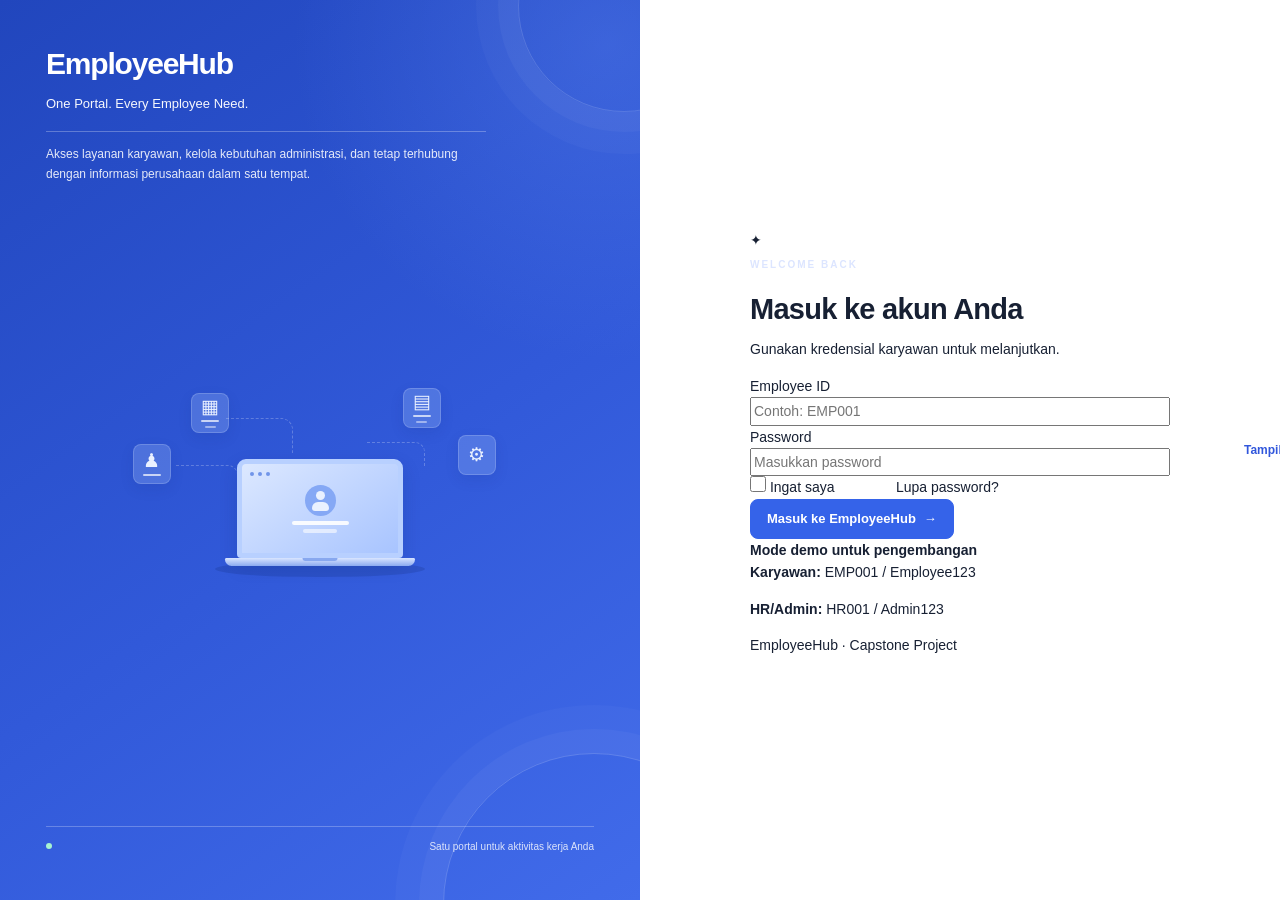
==== commit afb8da90: "Update index.html" ====
--- a/index.html
+++ b/index.html
@@ -16,30 +16,85 @@
     <main class="login-layout">
 
         <!-- Panel kiri: Branding -->
-        <section class="login-brand">
-
-            <div class="brand-mark">EH</div>
-
-            <p class="eyebrow">EMPLOYEE SELF-SERVICE PORTAL</p>
-
-            <h1>EmployeeHub</h1>
-
-            <p class="brand-tagline">
-                One Portal. Every Employee Need.
-            </p>
-
-            <p class="brand-copy">
-                Akses layanan karyawan, kelola kebutuhan administrasi,
-                dan tetap terhubung dengan informasi perusahaan
-                dalam satu tempat.
-            </p>
-
-            <div class="brand-footer">
-                <span class="pulse-dot"></span>
-                Satu portal untuk aktivitas kerja Anda
+       
+<!-- Panel kiri: EmployeeHub Branding -->
+<section class="login-brand">
+
+    <div class="brand-left-top">
+        <h1 class="brand-logo">EmployeeHub</h1>
+
+        <p class="brand-tagline">
+            One Portal. Every Employee Need.
+        </p>
+
+        <div class="brand-divider"></div>
+
+        <p class="brand-copy">
+            Akses layanan karyawan, kelola kebutuhan administrasi,
+            dan tetap terhubung dengan informasi perusahaan
+            dalam satu tempat.
+        </p>
+    </div>
+
+    <!-- Ilustrasi workspace karyawan -->
+    <div class="brand-illustration" aria-hidden="true">
+
+        <div class="ill-connector connector-one"></div>
+        <div class="ill-connector connector-two"></div>
+        <div class="ill-connector connector-three"></div>
+
+        <div class="ill-card ill-calendar">
+            <span class="ill-symbol">▦</span>
+            <span class="ill-card-line"></span>
+            <span class="ill-card-line short"></span>
+        </div>
+
+        <div class="ill-card ill-people">
+            <span class="ill-symbol">♟</span>
+            <span class="ill-card-line"></span>
+        </div>
+
+        <div class="ill-card ill-document">
+            <span class="ill-symbol">▤</span>
+            <span class="ill-card-line"></span>
+            <span class="ill-card-line short"></span>
+        </div>
+
+        <div class="ill-card ill-settings">
+            <span class="ill-symbol">⚙</span>
+        </div>
+
+        <div class="ill-laptop">
+            <div class="ill-screen">
+
+                <div class="ill-screen-top">
+                    <span></span>
+                    <span></span>
+                    <span></span>
+                </div>
+
+                <div class="ill-avatar">
+                    <span></span>
+                </div>
+
+                <div class="ill-screen-line"></div>
+                <div class="ill-screen-line small"></div>
+
             </div>
 
-        </section>
+            <div class="ill-laptop-base"></div>
+            <div class="ill-laptop-shadow"></div>
+        </div>
+
+    </div>
+
+    <div class="brand-footer">
+        <span class="pulse-dot"></span>
+        <span>Satu portal untuk aktivitas kerja Anda</span>
+    </div>
+
+</section>
+
 
 
         <!-- Panel kanan: Login -->
--- a/css/style.css
+++ b/css/style.css
@@ -2183,4 +2183,490 @@
     }
 }
 
-
+/* ===== FIX LOGIN: BRANDING KIRI, FORM KANAN ===== */
+
+@media screen and (min-width: 701px) {
+    html,
+    body {
+        width: 100%;
+        min-height: 100%;
+        margin: 0;
+    }
+
+    body {
+        overflow-x: hidden;
+    }
+
+    body main.login-layout {
+        display: grid !important;
+        grid-template-columns: minmax(0, 1fr) minmax(0, 1fr) !important;
+        grid-template-rows: minmax(100vh, auto) !important;
+        width: 100% !important;
+        max-width: none !important;
+        min-height: 100vh;
+        min-height: 100dvh;
+        height: auto;
+        margin: 0 !important;
+        padding: 0 !important;
+        box-sizing: border-box;
+        align-items: stretch;
+        gap: 0 !important;
+    }
+
+    body main.login-layout > section.login-brand {
+        display: flex !important;
+        grid-column: 1 !important;
+        grid-row: 1 !important;
+        width: 100% !important;
+        min-width: 0;
+        max-width: none !important;
+        min-height: 100vh;
+        min-height: 100dvh;
+        box-sizing: border-box;
+    }
+
+    body main.login-layout > section.login-panel {
+        display: flex !important;
+        grid-column: 2 !important;
+        grid-row: 1 !important;
+        width: 100% !important;
+        min-width: 0;
+        max-width: none !important;
+        min-height: 100vh;
+        min-height: 100dvh;
+        box-sizing: border-box;
+        justify-content: center;
+        align-items: center;
+        overflow-y: auto;
+    }
+
+    .login-form-wrap {
+        width: 100%;
+        max-width: 420px;
+        margin: auto;
+        box-sizing: border-box;
+    }
+
+    .mobile-brand {
+        display: none !important;
+    }
+}
+
+/* =========================================
+   EMPLOYEEHUB - LEFT BRANDING PANEL
+   ========================================= */
+
+body main.login-layout > section.login-brand {
+    position: relative;
+    isolation: isolate;
+    display: flex;
+    flex-direction: column;
+    justify-content: space-between;
+    align-items: stretch;
+    gap: 12px;
+
+    min-width: 0;
+    min-height: 100vh;
+    min-height: 100dvh;
+    padding: clamp(28px, 4vw, 46px);
+
+    box-sizing: border-box;
+    overflow: hidden;
+
+    color: #ffffff;
+
+    background:
+        radial-gradient(
+            circle at 95% 5%,
+            rgba(112, 153, 255, 0.25),
+            transparent 30%
+        ),
+        linear-gradient(
+            145deg,
+            #2146bd 0%,
+            #3159d9 55%,
+            #416bea 100%
+        );
+}
+
+/* Ornamen lingkaran di sudut kanan atas */
+body main.login-layout > section.login-brand::before {
+    content: "";
+    position: absolute;
+    z-index: -1;
+    top: -100px;
+    right: -90px;
+
+    width: 210px;
+    height: 210px;
+
+    border: 1px solid rgba(255, 255, 255, 0.15);
+    border-radius: 50%;
+
+    box-shadow:
+        0 0 0 20px rgba(255, 255, 255, 0.035),
+        0 0 0 42px rgba(255, 255, 255, 0.025);
+
+    pointer-events: none;
+}
+
+/* Ornamen lingkaran di bagian bawah */
+body main.login-layout > section.login-brand::after {
+    content: "";
+    position: absolute;
+    z-index: -1;
+    right: -105px;
+    bottom: -155px;
+
+    width: 300px;
+    height: 300px;
+
+    border: 1px solid rgba(255, 255, 255, 0.18);
+    border-radius: 50%;
+
+    box-shadow:
+        0 0 0 24px rgba(255, 255, 255, 0.035),
+        0 0 0 48px rgba(255, 255, 255, 0.025);
+
+    pointer-events: none;
+}
+
+/* Bagian judul dan deskripsi */
+body main.login-layout .brand-left-top {
+    position: relative;
+    z-index: 1;
+}
+
+body main.login-layout .brand-logo {
+    margin: 0;
+    color: #ffffff;
+
+    font-size: clamp(25px, 2.5vw, 30px);
+    font-weight: 800;
+    letter-spacing: -1.2px;
+    line-height: 1.2;
+}
+
+body main.login-layout .brand-tagline {
+    margin: 12px 0 0;
+
+    color: rgba(255, 255, 255, 0.96);
+    font-size: 13px;
+    font-weight: 500;
+    line-height: 1.6;
+}
+
+body main.login-layout .brand-divider {
+    width: 100%;
+    max-width: 440px;
+    height: 1px;
+    margin: 16px 0 12px;
+
+    background: rgba(255, 255, 255, 0.27);
+}
+
+body main.login-layout .brand-copy {
+    max-width: 440px;
+    margin: 0;
+
+    color: rgba(255, 255, 255, 0.88);
+    font-size: 12px;
+    line-height: 1.7;
+}
+
+/* Area ilustrasi */
+body main.login-layout .brand-illustration {
+    position: relative;
+    z-index: 1;
+
+    width: 100%;
+    max-width: 390px;
+    height: clamp(145px, 24vh, 195px);
+
+    margin: 0 auto;
+    flex-shrink: 0;
+}
+
+/* Laptop */
+body main.login-layout .ill-laptop {
+    position: absolute;
+    left: 50%;
+    bottom: 17px;
+
+    width: 166px;
+    transform: translateX(-50%);
+}
+
+body main.login-layout .ill-screen {
+    position: relative;
+    height: 99px;
+    padding: 8px;
+
+    box-sizing: border-box;
+    overflow: hidden;
+
+    border: 5px solid #b8d0ff;
+    border-radius: 9px 9px 4px 4px;
+
+    background: linear-gradient(
+        145deg,
+        #dce8ff,
+        #a8c4ff
+    );
+
+    box-shadow: 0 8px 18px rgba(12, 37, 111, 0.18);
+}
+
+body main.login-layout .ill-screen-top {
+    display: flex;
+    gap: 4px;
+    margin-bottom: 9px;
+}
+
+body main.login-layout .ill-screen-top span {
+    width: 4px;
+    height: 4px;
+    border-radius: 50%;
+    background: #7195e9;
+}
+
+body main.login-layout .ill-avatar {
+    position: relative;
+    width: 31px;
+    height: 31px;
+    margin: 0 auto 5px;
+
+    border-radius: 50%;
+    background: #85a8f5;
+}
+
+body main.login-layout .ill-avatar span {
+    position: absolute;
+    top: 6px;
+    left: 11px;
+
+    width: 9px;
+    height: 9px;
+
+    border-radius: 50%;
+    background: #eaf1ff;
+}
+
+body main.login-layout .ill-avatar::after {
+    content: "";
+    position: absolute;
+    left: 7px;
+    bottom: 5px;
+
+    width: 17px;
+    height: 9px;
+
+    border-radius: 10px 10px 5px 5px;
+    background: #eaf1ff;
+}
+
+body main.login-layout .ill-screen-line {
+    width: 57px;
+    height: 4px;
+    margin: 0 auto 4px;
+
+    border-radius: 5px;
+    background: rgba(255, 255, 255, 0.9);
+}
+
+body main.login-layout .ill-screen-line.small {
+    width: 34px;
+    opacity: 0.65;
+}
+
+body main.login-layout .ill-laptop-base {
+    position: relative;
+    z-index: 2;
+
+    width: 190px;
+    height: 8px;
+    margin-left: -12px;
+
+    border-radius: 2px 2px 9px 9px;
+    background: linear-gradient(
+        180deg,
+        #d9e5ff,
+        #8baaf0
+    );
+}
+
+body main.login-layout .ill-laptop-base::after {
+    content: "";
+    position: absolute;
+    top: 0;
+    left: 50%;
+
+    width: 35px;
+    height: 3px;
+
+    transform: translateX(-50%);
+    border-radius: 0 0 5px 5px;
+    background: #88a8ef;
+}
+
+body main.login-layout .ill-laptop-shadow {
+    position: absolute;
+    z-index: -1;
+    left: -22px;
+    bottom: -11px;
+
+    width: 210px;
+    height: 16px;
+
+    border-radius: 50%;
+    background: rgba(15, 40, 117, 0.20);
+}
+
+/* Kartu ikon yang melayang */
+body main.login-layout .ill-card {
+    position: absolute;
+
+    display: flex;
+    flex-direction: column;
+    align-items: center;
+    justify-content: center;
+    gap: 4px;
+
+    width: 38px;
+    height: 40px;
+    box-sizing: border-box;
+
+    border: 1px solid rgba(255, 255, 255, 0.17);
+    border-radius: 8px;
+
+    background: rgba(180, 207, 255, 0.24);
+    box-shadow: 0 5px 14px rgba(15, 39, 113, 0.10);
+}
+
+body main.login-layout .ill-symbol {
+    color: #eaf1ff;
+    font-size: 19px;
+    line-height: 1;
+}
+
+body main.login-layout .ill-card-line {
+    width: 18px;
+    height: 2px;
+
+    border-radius: 3px;
+    background: rgba(255, 255, 255, 0.7);
+}
+
+body main.login-layout .ill-card-line.short {
+    width: 11px;
+    opacity: 0.65;
+}
+
+body main.login-layout .ill-calendar {
+    top: 5px;
+    left: 17%;
+}
+
+body main.login-layout .ill-people {
+    top: 56px;
+    left: 2%;
+}
+
+body main.login-layout .ill-document {
+    top: 0;
+    right: 19%;
+}
+
+body main.login-layout .ill-settings {
+    top: 47px;
+    right: 5%;
+}
+
+/* Garis penghubung dekoratif */
+body main.login-layout .ill-connector {
+    position: absolute;
+    z-index: -1;
+
+    border: 1px dashed rgba(255, 255, 255, 0.24);
+    border-left: 0;
+    border-bottom: 0;
+
+    pointer-events: none;
+}
+
+body main.login-layout .connector-one {
+    top: 30px;
+    left: 26%;
+    width: 17%;
+    height: 35px;
+    border-radius: 0 12px 0 0;
+}
+
+body main.login-layout .connector-two {
+    top: 54px;
+    right: 23%;
+    width: 15%;
+    height: 24px;
+    border-radius: 0 10px 0 0;
+}
+
+body main.login-layout .connector-three {
+    top: 77px;
+    left: 13%;
+    width: 16%;
+    height: 25px;
+    border-radius: 0 10px 0 0;
+}
+
+/* Footer panel kiri */
+body main.login-layout .brand-footer {
+    position: relative;
+    z-index: 1;
+
+    display: flex;
+    align-items: center;
+    justify-content: space-between;
+    gap: 10px;
+
+    width: 100%;
+    padding-top: 12px;
+    box-sizing: border-box;
+
+    border-top: 1px solid rgba(255, 255, 255, 0.25);
+
+    color: rgba(255, 255, 255, 0.82);
+    font-size: 10px;
+    line-height: 1.5;
+}
+
+body main.login-layout .pulse-dot {
+    display: inline-block;
+    width: 6px;
+    height: 6px;
+    flex-shrink: 0;
+
+    border-radius: 50%;
+    background: #a7f3d0;
+}
+
+/* Layar laptop kecil */
+@media (min-width: 701px) and (max-height: 700px) {
+    body main.login-layout > section.login-brand {
+        padding-top: 24px;
+        padding-bottom: 24px;
+        gap: 8px;
+    }
+
+    body main.login-layout .brand-divider {
+        margin: 10px 0;
+    }
+
+    body main.login-layout .brand-illustration {
+        height: 145px;
+    }
+
+    body main.login-layout .ill-laptop {
+        transform: translateX(-50%) scale(0.86);
+        transform-origin: bottom center;
+    }
+}
